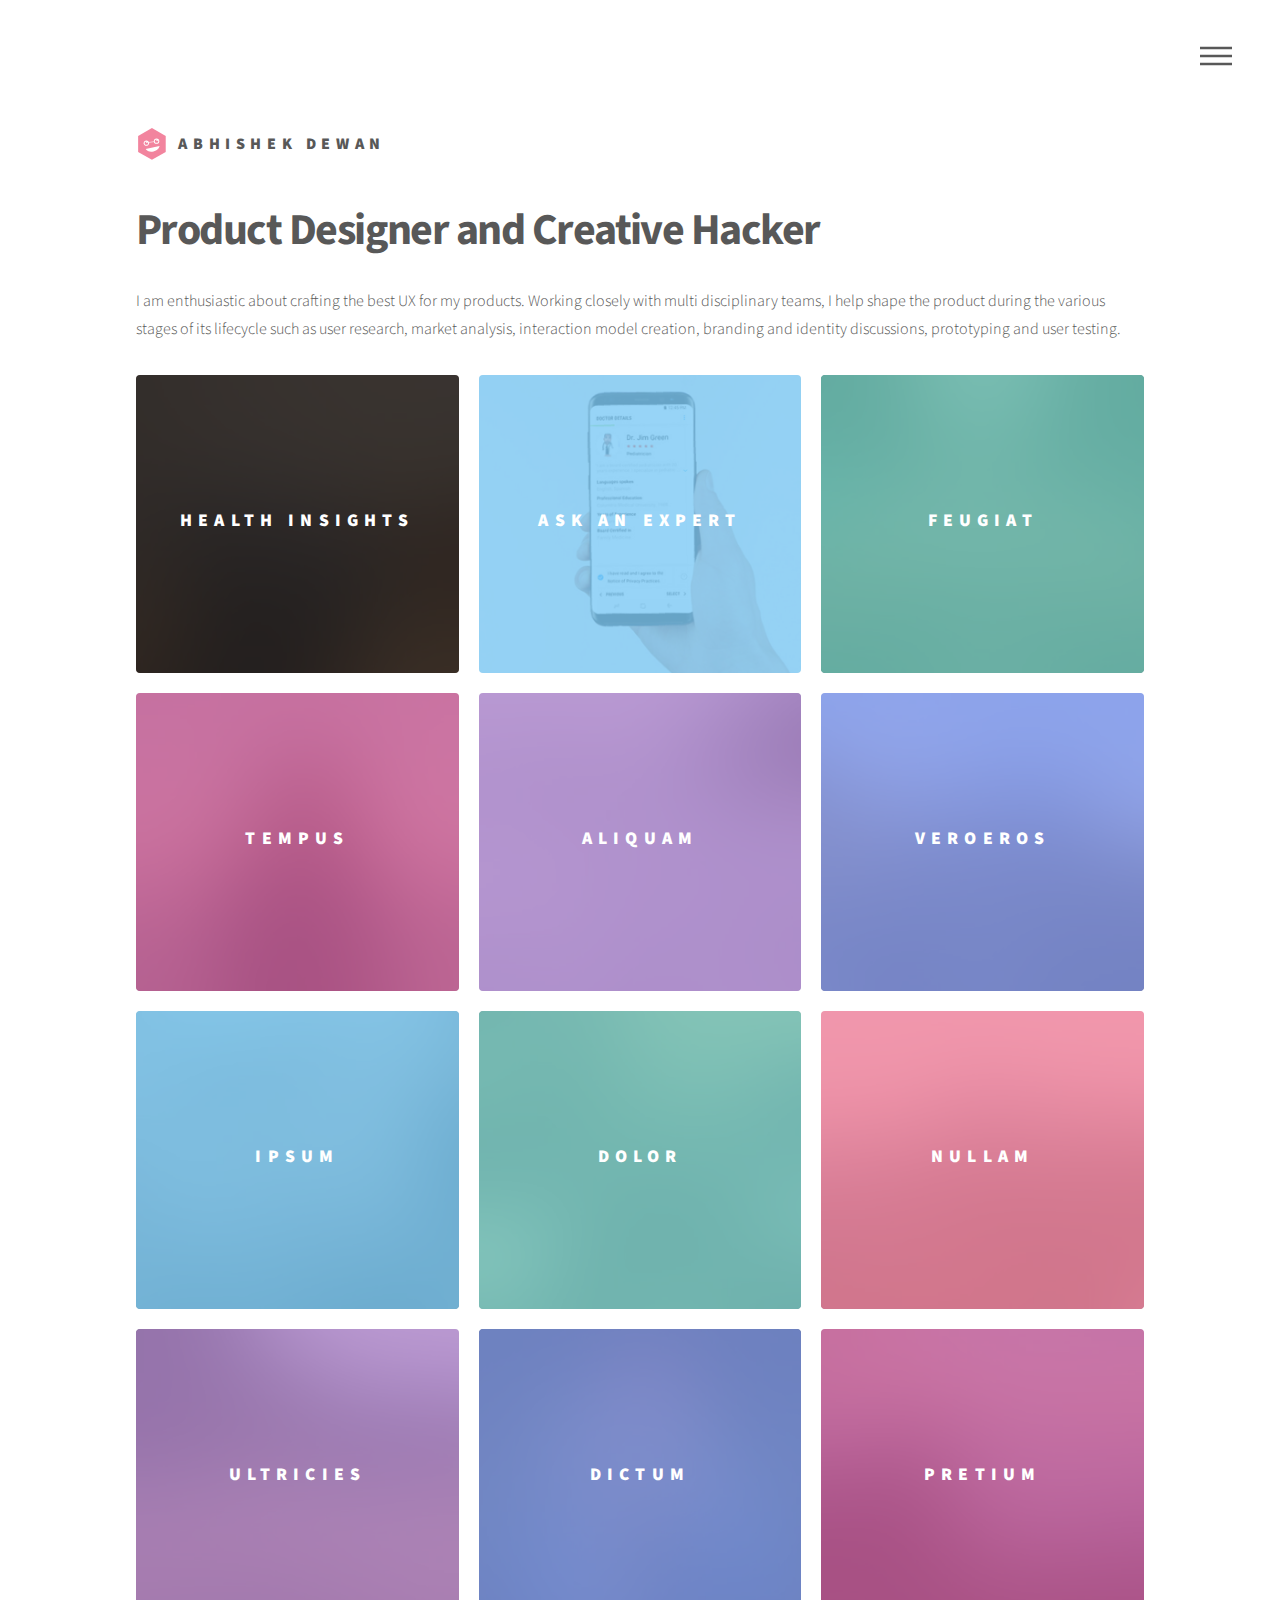
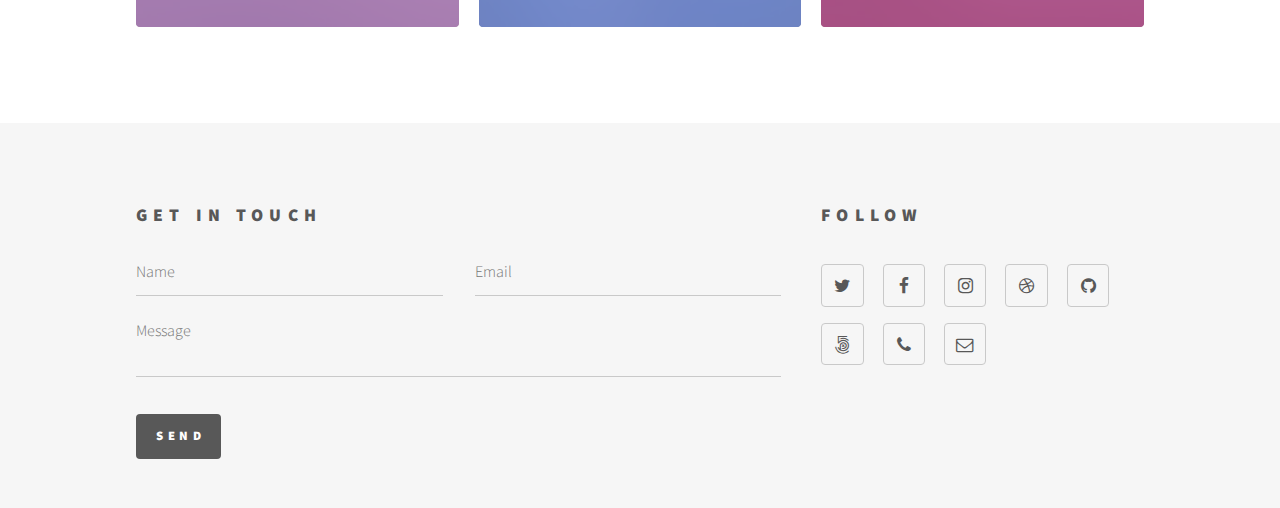
==== index.html @ d4cbbe11 "Update skills sections with image. Testing out resolution" ====
<!DOCTYPE HTML>
<!--
	Phantom by HTML5 UP
	html5up.net | @ajlkn
	Free for personal and commercial use under the CCA 3.0 license (html5up.net/license)
-->
<html>
	<head>
		<title>Abhishek Dewan Portfolio</title>
		<meta charset="utf-8" />
		<meta name="viewport" content="width=device-width, initial-scale=1" />
		<!--[if lte IE 8]><script src="assets/js/ie/html5shiv.js"></script><![endif]-->
		<link rel="stylesheet" href="assets/css/main.css" />
		<!--[if lte IE 9]><link rel="stylesheet" href="assets/css/ie9.css" /><![endif]-->
		<!--[if lte IE 8]><link rel="stylesheet" href="assets/css/ie8.css" /><![endif]-->
	</head>
	<body>
		<!-- Wrapper -->
			<div id="wrapper">

				<!-- Header -->
					<header id="header">
						<div class="inner">

							<!-- Logo -->
								<a href="index.html" class="logo">
									<span class="symbol"><img src="images/logo.svg" alt="" /></span><span class="title">Abhishek Dewan</span>
								</a>

							<!-- Nav -->
								<nav>
									<ul>
										<li><a href="#menu">Menu</a></li>
									</ul>
								</nav>

						</div>
					</header>

				<!-- Menu -->
					<nav id="menu">
						<h2>Menu</h2>
						<ul>
							<li><a href="index.html">Home</a></li>
							<li><a href="src/education.html">Work and Education</a></li>
							<li><a href="src/skills.html">Skills</a></li>
							<li><a href="../assets/files/resume.pdf">Resume</a></li>
							<li><a href="src/about.html">About Me</a></li>
						</ul>
					</nav>

				<!-- Main -->
					<div id="main">
						<div class="inner">
							<header>
								<h1><!--[-->Product Designer and Creative Hacker<!--]--><br /></h1>
								<p>I am enthusiastic about crafting the best UX for my products.
									Working closely with multi disciplinary teams, I help shape the product during the various stages of its
									lifecycle such as user research, market analysis, interaction model creation, branding and identity discussions, prototyping
									and user testing.</p>
							</header>
							<section class="tiles">
								<article class="style7">
									<span class="image">
										<img src="images/pic01.jpg" alt="" />
									</span>
									<a href="src/health_insights.html">
										<h2>Health Insights</h2>
										<div class="content">
											<p>Intelligent data analysis based cards for Samsung Health users based on their health related data.</p>
										</div>
									</a>
								</article>
								<article class="style2">
									<span class="image">
										<img src="images/expert.png" alt="" />
									</span>
									<a href="../src/experts.html">
										<h2>Ask an Expert</h2>
										<div class="content">
											<p>Ask medical experts about your conditions right from Samsung Health through audio or video conferencing.</p>
										</div>
									</a>
								</article>
								<article class="style3">
									<span class="image">
										<img src="images/pic03.jpg" alt="" />
									</span>
									<a href="generic.html">
										<h2>Feugiat</h2>
										<div class="content">
											<p>Sed nisl arcu euismod sit amet nisi lorem etiam dolor veroeros et feugiat.</p>
										</div>
									</a>
								</article>
								<article class="style4">
									<span class="image">
										<img src="images/pic04.jpg" alt="" />
									</span>
									<a href="generic.html">
										<h2>Tempus</h2>
										<div class="content">
											<p>Sed nisl arcu euismod sit amet nisi lorem etiam dolor veroeros et feugiat.</p>
										</div>
									</a>
								</article>
								<article class="style5">
									<span class="image">
										<img src="images/pic05.jpg" alt="" />
									</span>
									<a href="generic.html">
										<h2>Aliquam</h2>
										<div class="content">
											<p>Sed nisl arcu euismod sit amet nisi lorem etiam dolor veroeros et feugiat.</p>
										</div>
									</a>
								</article>
								<article class="style6">
									<span class="image">
										<img src="images/pic06.jpg" alt="" />
									</span>
									<a href="generic.html">
										<h2>Veroeros</h2>
										<div class="content">
											<p>Sed nisl arcu euismod sit amet nisi lorem etiam dolor veroeros et feugiat.</p>
										</div>
									</a>
								</article>
								<article class="style2">
									<span class="image">
										<img src="images/pic07.jpg" alt="" />
									</span>
									<a href="generic.html">
										<h2>Ipsum</h2>
										<div class="content">
											<p>Sed nisl arcu euismod sit amet nisi lorem etiam dolor veroeros et feugiat.</p>
										</div>
									</a>
								</article>
								<article class="style3">
									<span class="image">
										<img src="images/pic08.jpg" alt="" />
									</span>
									<a href="generic.html">
										<h2>Dolor</h2>
										<div class="content">
											<p>Sed nisl arcu euismod sit amet nisi lorem etiam dolor veroeros et feugiat.</p>
										</div>
									</a>
								</article>
								<article class="style1">
									<span class="image">
										<img src="images/pic09.jpg" alt="" />
									</span>
									<a href="generic.html">
										<h2>Nullam</h2>
										<div class="content">
											<p>Sed nisl arcu euismod sit amet nisi lorem etiam dolor veroeros et feugiat.</p>
										</div>
									</a>
								</article>
								<article class="style5">
									<span class="image">
										<img src="images/pic10.jpg" alt="" />
									</span>
									<a href="generic.html">
										<h2>Ultricies</h2>
										<div class="content">
											<p>Sed nisl arcu euismod sit amet nisi lorem etiam dolor veroeros et feugiat.</p>
										</div>
									</a>
								</article>
								<article class="style6">
									<span class="image">
										<img src="images/pic11.jpg" alt="" />
									</span>
									<a href="generic.html">
										<h2>Dictum</h2>
										<div class="content">
											<p>Sed nisl arcu euismod sit amet nisi lorem etiam dolor veroeros et feugiat.</p>
										</div>
									</a>
								</article>
								<article class="style4">
									<span class="image">
										<img src="images/pic12.jpg" alt="" />
									</span>
									<a href="generic.html">
										<h2>Pretium</h2>
										<div class="content">
											<p>Sed nisl arcu euismod sit amet nisi lorem etiam dolor veroeros et feugiat.</p>
										</div>
									</a>
								</article>
							</section>
						</div>
					</div>

				<!-- Footer -->
					<footer id="footer">
						<div class="inner">
							<section>
								<h2>Get in touch</h2>
								<form method="post" action="https://www.enformed.io/gm99cw1y">
									<div class="field half first">
										<input type="text" name="name" id="name" placeholder="Name" />
									</div>
									<div class="field half">
										<input type="email" name="email" id="email" placeholder="Email" />
									</div>
									<div class="field">
										<textarea name="message" id="message" placeholder="Message"></textarea>
									</div>
									<ul class="actions">
										<li><input type="submit" value="Send" class="special" /></li>
									</ul>
								</form>
							</section>
							<section>
								<h2>Follow</h2>
								<ul class="icons">
									<li><a href="#" class="icon style2 fa-twitter"><span class="label">Twitter</span></a></li>
									<li><a href="#" class="icon style2 fa-facebook"><span class="label">Facebook</span></a></li>
									<li><a href="#" class="icon style2 fa-instagram"><span class="label">Instagram</span></a></li>
									<li><a href="#" class="icon style2 fa-dribbble"><span class="label">Dribbble</span></a></li>
									<li><a href="#" class="icon style2 fa-github"><span class="label">GitHub</span></a></li>
									<li><a href="#" class="icon style2 fa-500px"><span class="label">500px</span></a></li>
									<li><a href="#" class="icon style2 fa-phone"><span class="label">Phone</span></a></li>
									<li><a href="#" class="icon style2 fa-envelope-o"><span class="label">Email</span></a></li>
								</ul>
							</section>
						</div>
					</footer>

			</div>

		<!-- Scripts -->
			<script src="assets/js/jquery.min.js"></script>
			<script src="assets/js/skel.min.js"></script>
			<script src="assets/js/util.js"></script>
			<!--[if lte IE 8]><script src="assets/js/ie/respond.min.js"></script><![endif]-->
			<script src="assets/js/main.js"></script>

	</body>
</html>
---- assets/css/main.css ----
@import url(font-awesome.min.css);
@import url("https://fonts.googleapis.com/css?family=Source+Sans+Pro:300,700,900");

/*
	Phantom by HTML5 UP
	html5up.net | @ajlkn
	Free for personal and commercial use under the CCA 3.0 license (html5up.net/license)
*/

/* Reset */

	html, body, div, span, applet, object, iframe, h1, h2, h3, h4, h5, h6, p, blockquote, pre, a, abbr, acronym, address, big, cite, code, del, dfn, em, img, ins, kbd, q, s, samp, small, strike, strong, sub, sup, tt, var, b, u, i, center, dl, dt, dd, ol, ul, li, fieldset, form, label, legend, table, caption, tbody, tfoot, thead, tr, th, td, article, aside, canvas, details, embed, figure, figcaption, footer, header, hgroup, menu, nav, output, ruby, section, summary, time, mark, audio, video {
		margin: 0;
		padding: 0;
		border: 0;
		font-size: 100%;
		font: inherit;
		vertical-align: baseline;
	}

	article, aside, details, figcaption, figure, footer, header, hgroup, menu, nav, section {
		display: block;
	}

	body {
		line-height: 1;
	}

	ol, ul {
		list-style: none;
	}

	blockquote, q {
		quotes: none;
	}

	blockquote:before, blockquote:after, q:before, q:after {
		content: '';
		content: none;
	}

	table {
		border-collapse: collapse;
		border-spacing: 0;
	}

	body {
		-webkit-text-size-adjust: none;
	}

/* Box Model */

	*, *:before, *:after {
		-moz-box-sizing: border-box;
		-webkit-box-sizing: border-box;
		box-sizing: border-box;
	}

/* Grid */

	.row {
		border-bottom: solid 1px transparent;
		-moz-box-sizing: border-box;
		-webkit-box-sizing: border-box;
		box-sizing: border-box;
	}

	.row > * {
		float: left;
		-moz-box-sizing: border-box;
		-webkit-box-sizing: border-box;
		box-sizing: border-box;
	}

	.row:after, .row:before {
		content: '';
		display: block;
		clear: both;
		height: 0;
	}

	.row.uniform > * > :first-child {
		margin-top: 0;
	}

	.row.uniform > * > :last-child {
		margin-bottom: 0;
	}

	.row.\30 \25 > * {
		padding: 0 0 0 0em;
	}

	.row.\30 \25 {
		margin: 0 0 -1px 0em;
	}

	.row.uniform.\30 \25 > * {
		padding: 0em 0 0 0em;
	}

	.row.uniform.\30 \25 {
		margin: 0em 0 -1px 0em;
	}

	.row > * {
		padding: 0 0 0 2em;
	}

	.row {
		margin: 0 0 -1px -2em;
	}

	.row.uniform > * {
		padding: 2em 0 0 2em;
	}

	.row.uniform {
		margin: -2em 0 -1px -2em;
	}

	.row.\32 00\25 > * {
		padding: 0 0 0 4em;
	}

	.row.\32 00\25 {
		margin: 0 0 -1px -4em;
	}

	.row.uniform.\32 00\25 > * {
		padding: 4em 0 0 4em;
	}

	.row.uniform.\32 00\25 {
		margin: -4em 0 -1px -4em;
	}

	.row.\31 50\25 > * {
		padding: 0 0 0 3em;
	}

	.row.\31 50\25 {
		margin: 0 0 -1px -3em;
	}

	.row.uniform.\31 50\25 > * {
		padding: 3em 0 0 3em;
	}

	.row.uniform.\31 50\25 {
		margin: -3em 0 -1px -3em;
	}

	.row.\35 0\25 > * {
		padding: 0 0 0 1em;
	}

	.row.\35 0\25 {
		margin: 0 0 -1px -1em;
	}

	.row.uniform.\35 0\25 > * {
		padding: 1em 0 0 1em;
	}

	.row.uniform.\35 0\25 {
		margin: -1em 0 -1px -1em;
	}

	.row.\32 5\25 > * {
		padding: 0 0 0 0.5em;
	}

	.row.\32 5\25 {
		margin: 0 0 -1px -0.5em;
	}

	.row.uniform.\32 5\25 > * {
		padding: 0.5em 0 0 0.5em;
	}

	.row.uniform.\32 5\25 {
		margin: -0.5em 0 -1px -0.5em;
	}

	.\31 2u, .\31 2u\24 {
		width: 100%;
		clear: none;
		margin-left: 0;
	}

	.\31 1u, .\31 1u\24 {
		width: 91.6666666667%;
		clear: none;
		margin-left: 0;
	}

	.\31 0u, .\31 0u\24 {
		width: 83.3333333333%;
		clear: none;
		margin-left: 0;
	}

	.\39 u, .\39 u\24 {
		width: 75%;
		clear: none;
		margin-left: 0;
	}

	.\38 u, .\38 u\24 {
		width: 66.6666666667%;
		clear: none;
		margin-left: 0;
	}

	.\37 u, .\37 u\24 {
		width: 58.3333333333%;
		clear: none;
		margin-left: 0;
	}

	.\36 u, .\36 u\24 {
		width: 50%;
		clear: none;
		margin-left: 0;
	}

	.\35 u, .\35 u\24 {
		width: 41.6666666667%;
		clear: none;
		margin-left: 0;
	}

	.\34 u, .\34 u\24 {
		width: 33.3333333333%;
		clear: none;
		margin-left: 0;
	}

	.\33 u, .\33 u\24 {
		width: 25%;
		clear: none;
		margin-left: 0;
	}

	.\32 u, .\32 u\24 {
		width: 16.6666666667%;
		clear: none;
		margin-left: 0;
	}

	.\31 u, .\31 u\24 {
		width: 8.3333333333%;
		clear: none;
		margin-left: 0;
	}

	.\31 2u\24 + *,
	.\31 1u\24 + *,
	.\31 0u\24 + *,
	.\39 u\24 + *,
	.\38 u\24 + *,
	.\37 u\24 + *,
	.\36 u\24 + *,
	.\35 u\24 + *,
	.\34 u\24 + *,
	.\33 u\24 + *,
	.\32 u\24 + *,
	.\31 u\24 + * {
		clear: left;
	}

	.\-11u {
		margin-left: 91.66667%;
	}

	.\-10u {
		margin-left: 83.33333%;
	}

	.\-9u {
		margin-left: 75%;
	}

	.\-8u {
		margin-left: 66.66667%;
	}

	.\-7u {
		margin-left: 58.33333%;
	}

	.\-6u {
		margin-left: 50%;
	}

	.\-5u {
		margin-left: 41.66667%;
	}

	.\-4u {
		margin-left: 33.33333%;
	}

	.\-3u {
		margin-left: 25%;
	}

	.\-2u {
		margin-left: 16.66667%;
	}

	.\-1u {
		margin-left: 8.33333%;
	}

	@media screen and (max-width: 1680px) {

		.row > * {
			padding: 0 0 0 2em;
		}

		.row {
			margin: 0 0 -1px -2em;
		}

		.row.uniform > * {
			padding: 2em 0 0 2em;
		}

		.row.uniform {
			margin: -2em 0 -1px -2em;
		}

		.row.\32 00\25 > * {
			padding: 0 0 0 4em;
		}

		.row.\32 00\25 {
			margin: 0 0 -1px -4em;
		}

		.row.uniform.\32 00\25 > * {
			padding: 4em 0 0 4em;
		}

		.row.uniform.\32 00\25 {
			margin: -4em 0 -1px -4em;
		}

		.row.\31 50\25 > * {
			padding: 0 0 0 3em;
		}

		.row.\31 50\25 {
			margin: 0 0 -1px -3em;
		}

		.row.uniform.\31 50\25 > * {
			padding: 3em 0 0 3em;
		}

		.row.uniform.\31 50\25 {
			margin: -3em 0 -1px -3em;
		}

		.row.\35 0\25 > * {
			padding: 0 0 0 1em;
		}

		.row.\35 0\25 {
			margin: 0 0 -1px -1em;
		}

		.row.uniform.\35 0\25 > * {
			padding: 1em 0 0 1em;
		}

		.row.uniform.\35 0\25 {
			margin: -1em 0 -1px -1em;
		}

		.row.\32 5\25 > * {
			padding: 0 0 0 0.5em;
		}

		.row.\32 5\25 {
			margin: 0 0 -1px -0.5em;
		}

		.row.uniform.\32 5\25 > * {
			padding: 0.5em 0 0 0.5em;
		}

		.row.uniform.\32 5\25 {
			margin: -0.5em 0 -1px -0.5em;
		}

		.\31 2u\28xlarge\29, .\31 2u\24\28xlarge\29 {
			width: 100%;
			clear: none;
			margin-left: 0;
		}

		.\31 1u\28xlarge\29, .\31 1u\24\28xlarge\29 {
			width: 91.6666666667%;
			clear: none;
			margin-left: 0;
		}

		.\31 0u\28xlarge\29, .\31 0u\24\28xlarge\29 {
			width: 83.3333333333%;
			clear: none;
			margin-left: 0;
		}

		.\39 u\28xlarge\29, .\39 u\24\28xlarge\29 {
			width: 75%;
			clear: none;
			margin-left: 0;
		}

		.\38 u\28xlarge\29, .\38 u\24\28xlarge\29 {
			width: 66.6666666667%;
			clear: none;
			margin-left: 0;
		}

		.\37 u\28xlarge\29, .\37 u\24\28xlarge\29 {
			width: 58.3333333333%;
			clear: none;
			margin-left: 0;
		}

		.\36 u\28xlarge\29, .\36 u\24\28xlarge\29 {
			width: 50%;
			clear: none;
			margin-left: 0;
		}

		.\35 u\28xlarge\29, .\35 u\24\28xlarge\29 {
			width: 41.6666666667%;
			clear: none;
			margin-left: 0;
		}

		.\34 u\28xlarge\29, .\34 u\24\28xlarge\29 {
			width: 33.3333333333%;
			clear: none;
			margin-left: 0;
		}

		.\33 u\28xlarge\29, .\33 u\24\28xlarge\29 {
			width: 25%;
			clear: none;
			margin-left: 0;
		}

		.\32 u\28xlarge\29, .\32 u\24\28xlarge\29 {
			width: 16.6666666667%;
			clear: none;
			margin-left: 0;
		}

		.\31 u\28xlarge\29, .\31 u\24\28xlarge\29 {
			width: 8.3333333333%;
			clear: none;
			margin-left: 0;
		}

		.\31 2u\24\28xlarge\29 + *,
		.\31 1u\24\28xlarge\29 + *,
		.\31 0u\24\28xlarge\29 + *,
		.\39 u\24\28xlarge\29 + *,
		.\38 u\24\28xlarge\29 + *,
		.\37 u\24\28xlarge\29 + *,
		.\36 u\24\28xlarge\29 + *,
		.\35 u\24\28xlarge\29 + *,
		.\34 u\24\28xlarge\29 + *,
		.\33 u\24\28xlarge\29 + *,
		.\32 u\24\28xlarge\29 + *,
		.\31 u\24\28xlarge\29 + * {
			clear: left;
		}

		.\-11u\28xlarge\29 {
			margin-left: 91.66667%;
		}

		.\-10u\28xlarge\29 {
			margin-left: 83.33333%;
		}

		.\-9u\28xlarge\29 {
			margin-left: 75%;
		}

		.\-8u\28xlarge\29 {
			margin-left: 66.66667%;
		}

		.\-7u\28xlarge\29 {
			margin-left: 58.33333%;
		}

		.\-6u\28xlarge\29 {
			margin-left: 50%;
		}

		.\-5u\28xlarge\29 {
			margin-left: 41.66667%;
		}

		.\-4u\28xlarge\29 {
			margin-left: 33.33333%;
		}

		.\-3u\28xlarge\29 {
			margin-left: 25%;
		}

		.\-2u\28xlarge\29 {
			margin-left: 16.66667%;
		}

		.\-1u\28xlarge\29 {
			margin-left: 8.33333%;
		}

	}

	@media screen and (max-width: 1280px) {

		.row > * {
			padding: 0 0 0 2em;
		}

		.row {
			margin: 0 0 -1px -2em;
		}

		.row.uniform > * {
			padding: 2em 0 0 2em;
		}

		.row.uniform {
			margin: -2em 0 -1px -2em;
		}

		.row.\32 00\25 > * {
			padding: 0 0 0 4em;
		}

		.row.\32 00\25 {
			margin: 0 0 -1px -4em;
		}

		.row.uniform.\32 00\25 > * {
			padding: 4em 0 0 4em;
		}

		.row.uniform.\32 00\25 {
			margin: -4em 0 -1px -4em;
		}

		.row.\31 50\25 > * {
			padding: 0 0 0 3em;
		}

		.row.\31 50\25 {
			margin: 0 0 -1px -3em;
		}

		.row.uniform.\31 50\25 > * {
			padding: 3em 0 0 3em;
		}

		.row.uniform.\31 50\25 {
			margin: -3em 0 -1px -3em;
		}

		.row.\35 0\25 > * {
			padding: 0 0 0 1em;
		}

		.row.\35 0\25 {
			margin: 0 0 -1px -1em;
		}

		.row.uniform.\35 0\25 > * {
			padding: 1em 0 0 1em;
		}

		.row.uniform.\35 0\25 {
			margin: -1em 0 -1px -1em;
		}

		.row.\32 5\25 > * {
			padding: 0 0 0 0.5em;
		}

		.row.\32 5\25 {
			margin: 0 0 -1px -0.5em;
		}

		.row.uniform.\32 5\25 > * {
			padding: 0.5em 0 0 0.5em;
		}

		.row.uniform.\32 5\25 {
			margin: -0.5em 0 -1px -0.5em;
		}

		.\31 2u\28large\29, .\31 2u\24\28large\29 {
			width: 100%;
			clear: none;
			margin-left: 0;
		}

		.\31 1u\28large\29, .\31 1u\24\28large\29 {
			width: 91.6666666667%;
			clear: none;
			margin-left: 0;
		}

		.\31 0u\28large\29, .\31 0u\24\28large\29 {
			width: 83.3333333333%;
			clear: none;
			margin-left: 0;
		}

		.\39 u\28large\29, .\39 u\24\28large\29 {
			width: 75%;
			clear: none;
			margin-left: 0;
		}

		.\38 u\28large\29, .\38 u\24\28large\29 {
			width: 66.6666666667%;
			clear: none;
			margin-left: 0;
		}

		.\37 u\28large\29, .\37 u\24\28large\29 {
			width: 58.3333333333%;
			clear: none;
			margin-left: 0;
		}

		.\36 u\28large\29, .\36 u\24\28large\29 {
			width: 50%;
			clear: none;
			margin-left: 0;
		}

		.\35 u\28large\29, .\35 u\24\28large\29 {
			width: 41.6666666667%;
			clear: none;
			margin-left: 0;
		}

		.\34 u\28large\29, .\34 u\24\28large\29 {
			width: 33.3333333333%;
			clear: none;
			margin-left: 0;
		}

		.\33 u\28large\29, .\33 u\24\28large\29 {
			width: 25%;
			clear: none;
			margin-left: 0;
		}

		.\32 u\28large\29, .\32 u\24\28large\29 {
			width: 16.6666666667%;
			clear: none;
			margin-left: 0;
		}

		.\31 u\28large\29, .\31 u\24\28large\29 {
			width: 8.3333333333%;
			clear: none;
			margin-left: 0;
		}

		.\31 2u\24\28large\29 + *,
		.\31 1u\24\28large\29 + *,
		.\31 0u\24\28large\29 + *,
		.\39 u\24\28large\29 + *,
		.\38 u\24\28large\29 + *,
		.\37 u\24\28large\29 + *,
		.\36 u\24\28large\29 + *,
		.\35 u\24\28large\29 + *,
		.\34 u\24\28large\29 + *,
		.\33 u\24\28large\29 + *,
		.\32 u\24\28large\29 + *,
		.\31 u\24\28large\29 + * {
			clear: left;
		}

		.\-11u\28large\29 {
			margin-left: 91.66667%;
		}

		.\-10u\28large\29 {
			margin-left: 83.33333%;
		}

		.\-9u\28large\29 {
			margin-left: 75%;
		}

		.\-8u\28large\29 {
			margin-left: 66.66667%;
		}

		.\-7u\28large\29 {
			margin-left: 58.33333%;
		}

		.\-6u\28large\29 {
			margin-left: 50%;
		}

		.\-5u\28large\29 {
			margin-left: 41.66667%;
		}

		.\-4u\28large\29 {
			margin-left: 33.33333%;
		}

		.\-3u\28large\29 {
			margin-left: 25%;
		}

		.\-2u\28large\29 {
			margin-left: 16.66667%;
		}

		.\-1u\28large\29 {
			margin-left: 8.33333%;
		}

	}

	@media screen and (max-width: 980px) {

		.row > * {
			padding: 0 0 0 1.5em;
		}

		.row {
			margin: 0 0 -1px -1.5em;
		}

		.row.uniform > * {
			padding: 1.5em 0 0 1.5em;
		}

		.row.uniform {
			margin: -1.5em 0 -1px -1.5em;
		}

		.row.\32 00\25 > * {
			padding: 0 0 0 3em;
		}

		.row.\32 00\25 {
			margin: 0 0 -1px -3em;
		}

		.row.uniform.\32 00\25 > * {
			padding: 3em 0 0 3em;
		}

		.row.uniform.\32 00\25 {
			margin: -3em 0 -1px -3em;
		}

		.row.\31 50\25 > * {
			padding: 0 0 0 2.25em;
		}

		.row.\31 50\25 {
			margin: 0 0 -1px -2.25em;
		}

		.row.uniform.\31 50\25 > * {
			padding: 2.25em 0 0 2.25em;
		}

		.row.uniform.\31 50\25 {
			margin: -2.25em 0 -1px -2.25em;
		}

		.row.\35 0\25 > * {
			padding: 0 0 0 0.75em;
		}

		.row.\35 0\25 {
			margin: 0 0 -1px -0.75em;
		}

		.row.uniform.\35 0\25 > * {
			padding: 0.75em 0 0 0.75em;
		}

		.row.uniform.\35 0\25 {
			margin: -0.75em 0 -1px -0.75em;
		}

		.row.\32 5\25 > * {
			padding: 0 0 0 0.375em;
		}

		.row.\32 5\25 {
			margin: 0 0 -1px -0.375em;
		}

		.row.uniform.\32 5\25 > * {
			padding: 0.375em 0 0 0.375em;
		}

		.row.uniform.\32 5\25 {
			margin: -0.375em 0 -1px -0.375em;
		}

		.\31 2u\28medium\29, .\31 2u\24\28medium\29 {
			width: 100%;
			clear: none;
			margin-left: 0;
		}

		.\31 1u\28medium\29, .\31 1u\24\28medium\29 {
			width: 91.6666666667%;
			clear: none;
			margin-left: 0;
		}

		.\31 0u\28medium\29, .\31 0u\24\28medium\29 {
			width: 83.3333333333%;
			clear: none;
			margin-left: 0;
		}

		.\39 u\28medium\29, .\39 u\24\28medium\29 {
			width: 75%;
			clear: none;
			margin-left: 0;
		}

		.\38 u\28medium\29, .\38 u\24\28medium\29 {
			width: 66.6666666667%;
			clear: none;
			margin-left: 0;
		}

		.\37 u\28medium\29, .\37 u\24\28medium\29 {
			width: 58.3333333333%;
			clear: none;
			margin-left: 0;
		}

		.\36 u\28medium\29, .\36 u\24\28medium\29 {
			width: 50%;
			clear: none;
			margin-left: 0;
		}

		.\35 u\28medium\29, .\35 u\24\28medium\29 {
			width: 41.6666666667%;
			clear: none;
			margin-left: 0;
		}

		.\34 u\28medium\29, .\34 u\24\28medium\29 {
			width: 33.3333333333%;
			clear: none;
			margin-left: 0;
		}

		.\33 u\28medium\29, .\33 u\24\28medium\29 {
			width: 25%;
			clear: none;
			margin-left: 0;
		}

		.\32 u\28medium\29, .\32 u\24\28medium\29 {
			width: 16.6666666667%;
			clear: none;
			margin-left: 0;
		}

		.\31 u\28medium\29, .\31 u\24\28medium\29 {
			width: 8.3333333333%;
			clear: none;
			margin-left: 0;
		}

		.\31 2u\24\28medium\29 + *,
		.\31 1u\24\28medium\29 + *,
		.\31 0u\24\28medium\29 + *,
		.\39 u\24\28medium\29 + *,
		.\38 u\24\28medium\29 + *,
		.\37 u\24\28medium\29 + *,
		.\36 u\24\28medium\29 + *,
		.\35 u\24\28medium\29 + *,
		.\34 u\24\28medium\29 + *,
		.\33 u\24\28medium\29 + *,
		.\32 u\24\28medium\29 + *,
		.\31 u\24\28medium\29 + * {
			clear: left;
		}

		.\-11u\28medium\29 {
			margin-left: 91.66667%;
		}

		.\-10u\28medium\29 {
			margin-left: 83.33333%;
		}

		.\-9u\28medium\29 {
			margin-left: 75%;
		}

		.\-8u\28medium\29 {
			margin-left: 66.66667%;
		}

		.\-7u\28medium\29 {
			margin-left: 58.33333%;
		}

		.\-6u\28medium\29 {
			margin-left: 50%;
		}

		.\-5u\28medium\29 {
			margin-left: 41.66667%;
		}

		.\-4u\28medium\29 {
			margin-left: 33.33333%;
		}

		.\-3u\28medium\29 {
			margin-left: 25%;
		}

		.\-2u\28medium\29 {
			margin-left: 16.66667%;
		}

		.\-1u\28medium\29 {
			margin-left: 8.33333%;
		}

	}

	@media screen and (max-width: 736px) {

		.row > * {
			padding: 0 0 0 1em;
		}

		.row {
			margin: 0 0 -1px -1em;
		}

		.row.uniform > * {
			padding: 1em 0 0 1em;
		}

		.row.uniform {
			margin: -1em 0 -1px -1em;
		}

		.row.\32 00\25 > * {
			padding: 0 0 0 2em;
		}

		.row.\32 00\25 {
			margin: 0 0 -1px -2em;
		}

		.row.uniform.\32 00\25 > * {
			padding: 2em 0 0 2em;
		}

		.row.uniform.\32 00\25 {
			margin: -2em 0 -1px -2em;
		}

		.row.\31 50\25 > * {
			padding: 0 0 0 1.5em;
		}

		.row.\31 50\25 {
			margin: 0 0 -1px -1.5em;
		}

		.row.uniform.\31 50\25 > * {
			padding: 1.5em 0 0 1.5em;
		}

		.row.uniform.\31 50\25 {
			margin: -1.5em 0 -1px -1.5em;
		}

		.row.\35 0\25 > * {
			padding: 0 0 0 0.5em;
		}

		.row.\35 0\25 {
			margin: 0 0 -1px -0.5em;
		}

		.row.uniform.\35 0\25 > * {
			padding: 0.5em 0 0 0.5em;
		}

		.row.uniform.\35 0\25 {
			margin: -0.5em 0 -1px -0.5em;
		}

		.row.\32 5\25 > * {
			padding: 0 0 0 0.25em;
		}

		.row.\32 5\25 {
			margin: 0 0 -1px -0.25em;
		}

		.row.uniform.\32 5\25 > * {
			padding: 0.25em 0 0 0.25em;
		}

		.row.uniform.\32 5\25 {
			margin: -0.25em 0 -1px -0.25em;
		}

		.\31 2u\28small\29, .\31 2u\24\28small\29 {
			width: 100%;
			clear: none;
			margin-left: 0;
		}

		.\31 1u\28small\29, .\31 1u\24\28small\29 {
			width: 91.6666666667%;
			clear: none;
			margin-left: 0;
		}

		.\31 0u\28small\29, .\31 0u\24\28small\29 {
			width: 83.3333333333%;
			clear: none;
			margin-left: 0;
		}

		.\39 u\28small\29, .\39 u\24\28small\29 {
			width: 75%;
			clear: none;
			margin-left: 0;
		}

		.\38 u\28small\29, .\38 u\24\28small\29 {
			width: 66.6666666667%;
			clear: none;
			margin-left: 0;
		}

		.\37 u\28small\29, .\37 u\24\28small\29 {
			width: 58.3333333333%;
			clear: none;
			margin-left: 0;
		}

		.\36 u\28small\29, .\36 u\24\28small\29 {
			width: 50%;
			clear: none;
			margin-left: 0;
		}

		.\35 u\28small\29, .\35 u\24\28small\29 {
			width: 41.6666666667%;
			clear: none;
			margin-left: 0;
		}

		.\34 u\28small\29, .\34 u\24\28small\29 {
			width: 33.3333333333%;
			clear: none;
			margin-left: 0;
		}

		.\33 u\28small\29, .\33 u\24\28small\29 {
			width: 25%;
			clear: none;
			margin-left: 0;
		}

		.\32 u\28small\29, .\32 u\24\28small\29 {
			width: 16.6666666667%;
			clear: none;
			margin-left: 0;
		}

		.\31 u\28small\29, .\31 u\24\28small\29 {
			width: 8.3333333333%;
			clear: none;
			margin-left: 0;
		}

		.\31 2u\24\28small\29 + *,
		.\31 1u\24\28small\29 + *,
		.\31 0u\24\28small\29 + *,
		.\39 u\24\28small\29 + *,
		.\38 u\24\28small\29 + *,
		.\37 u\24\28small\29 + *,
		.\36 u\24\28small\29 + *,
		.\35 u\24\28small\29 + *,
		.\34 u\24\28small\29 + *,
		.\33 u\24\28small\29 + *,
		.\32 u\24\28small\29 + *,
		.\31 u\24\28small\29 + * {
			clear: left;
		}

		.\-11u\28small\29 {
			margin-left: 91.66667%;
		}

		.\-10u\28small\29 {
			margin-left: 83.33333%;
		}

		.\-9u\28small\29 {
			margin-left: 75%;
		}

		.\-8u\28small\29 {
			margin-left: 66.66667%;
		}

		.\-7u\28small\29 {
			margin-left: 58.33333%;
		}

		.\-6u\28small\29 {
			margin-left: 50%;
		}

		.\-5u\28small\29 {
			margin-left: 41.66667%;
		}

		.\-4u\28small\29 {
			margin-left: 33.33333%;
		}

		.\-3u\28small\29 {
			margin-left: 25%;
		}

		.\-2u\28small\29 {
			margin-left: 16.66667%;
		}

		.\-1u\28small\29 {
			margin-left: 8.33333%;
		}

	}

	@media screen and (max-width: 480px) {

		.row > * {
			padding: 0 0 0 1em;
		}

		.row {
			margin: 0 0 -1px -1em;
		}

		.row.uniform > * {
			padding: 1em 0 0 1em;
		}

		.row.uniform {
			margin: -1em 0 -1px -1em;
		}

		.row.\32 00\25 > * {
			padding: 0 0 0 2em;
		}

		.row.\32 00\25 {
			margin: 0 0 -1px -2em;
		}

		.row.uniform.\32 00\25 > * {
			padding: 2em 0 0 2em;
		}

		.row.uniform.\32 00\25 {
			margin: -2em 0 -1px -2em;
		}

		.row.\31 50\25 > * {
			padding: 0 0 0 1.5em;
		}

		.row.\31 50\25 {
			margin: 0 0 -1px -1.5em;
		}

		.row.uniform.\31 50\25 > * {
			padding: 1.5em 0 0 1.5em;
		}

		.row.uniform.\31 50\25 {
			margin: -1.5em 0 -1px -1.5em;
		}

		.row.\35 0\25 > * {
			padding: 0 0 0 0.5em;
		}

		.row.\35 0\25 {
			margin: 0 0 -1px -0.5em;
		}

		.row.uniform.\35 0\25 > * {
			padding: 0.5em 0 0 0.5em;
		}

		.row.uniform.\35 0\25 {
			margin: -0.5em 0 -1px -0.5em;
		}

		.row.\32 5\25 > * {
			padding: 0 0 0 0.25em;
		}

		.row.\32 5\25 {
			margin: 0 0 -1px -0.25em;
		}

		.row.uniform.\32 5\25 > * {
			padding: 0.25em 0 0 0.25em;
		}

		.row.uniform.\32 5\25 {
			margin: -0.25em 0 -1px -0.25em;
		}

		.\31 2u\28xsmall\29, .\31 2u\24\28xsmall\29 {
			width: 100%;
			clear: none;
			margin-left: 0;
		}

		.\31 1u\28xsmall\29, .\31 1u\24\28xsmall\29 {
			width: 91.6666666667%;
			clear: none;
			margin-left: 0;
		}

		.\31 0u\28xsmall\29, .\31 0u\24\28xsmall\29 {
			width: 83.3333333333%;
			clear: none;
			margin-left: 0;
		}

		.\39 u\28xsmall\29, .\39 u\24\28xsmall\29 {
			width: 75%;
			clear: none;
			margin-left: 0;
		}

		.\38 u\28xsmall\29, .\38 u\24\28xsmall\29 {
			width: 66.6666666667%;
			clear: none;
			margin-left: 0;
		}

		.\37 u\28xsmall\29, .\37 u\24\28xsmall\29 {
			width: 58.3333333333%;
			clear: none;
			margin-left: 0;
		}

		.\36 u\28xsmall\29, .\36 u\24\28xsmall\29 {
			width: 50%;
			clear: none;
			margin-left: 0;
		}

		.\35 u\28xsmall\29, .\35 u\24\28xsmall\29 {
			width: 41.6666666667%;
			clear: none;
			margin-left: 0;
		}

		.\34 u\28xsmall\29, .\34 u\24\28xsmall\29 {
			width: 33.3333333333%;
			clear: none;
			margin-left: 0;
		}

		.\33 u\28xsmall\29, .\33 u\24\28xsmall\29 {
			width: 25%;
			clear: none;
			margin-left: 0;
		}

		.\32 u\28xsmall\29, .\32 u\24\28xsmall\29 {
			width: 16.6666666667%;
			clear: none;
			margin-left: 0;
		}

		.\31 u\28xsmall\29, .\31 u\24\28xsmall\29 {
			width: 8.3333333333%;
			clear: none;
			margin-left: 0;
		}

		.\31 2u\24\28xsmall\29 + *,
		.\31 1u\24\28xsmall\29 + *,
		.\31 0u\24\28xsmall\29 + *,
		.\39 u\24\28xsmall\29 + *,
		.\38 u\24\28xsmall\29 + *,
		.\37 u\24\28xsmall\29 + *,
		.\36 u\24\28xsmall\29 + *,
		.\35 u\24\28xsmall\29 + *,
		.\34 u\24\28xsmall\29 + *,
		.\33 u\24\28xsmall\29 + *,
		.\32 u\24\28xsmall\29 + *,
		.\31 u\24\28xsmall\29 + * {
			clear: left;
		}

		.\-11u\28xsmall\29 {
			margin-left: 91.66667%;
		}

		.\-10u\28xsmall\29 {
			margin-left: 83.33333%;
		}

		.\-9u\28xsmall\29 {
			margin-left: 75%;
		}

		.\-8u\28xsmall\29 {
			margin-left: 66.66667%;
		}

		.\-7u\28xsmall\29 {
			margin-left: 58.33333%;
		}

		.\-6u\28xsmall\29 {
			margin-left: 50%;
		}

		.\-5u\28xsmall\29 {
			margin-left: 41.66667%;
		}

		.\-4u\28xsmall\29 {
			margin-left: 33.33333%;
		}

		.\-3u\28xsmall\29 {
			margin-left: 25%;
		}

		.\-2u\28xsmall\29 {
			margin-left: 16.66667%;
		}

		.\-1u\28xsmall\29 {
			margin-left: 8.33333%;
		}

	}

	@media screen and (max-width: 360px) {

		.row > * {
			padding: 0 0 0 1em;
		}

		.row {
			margin: 0 0 -1px -1em;
		}

		.row.uniform > * {
			padding: 1em 0 0 1em;
		}

		.row.uniform {
			margin: -1em 0 -1px -1em;
		}

		.row.\32 00\25 > * {
			padding: 0 0 0 2em;
		}

		.row.\32 00\25 {
			margin: 0 0 -1px -2em;
		}

		.row.uniform.\32 00\25 > * {
			padding: 2em 0 0 2em;
		}

		.row.uniform.\32 00\25 {
			margin: -2em 0 -1px -2em;
		}

		.row.\31 50\25 > * {
			padding: 0 0 0 1.5em;
		}

		.row.\31 50\25 {
			margin: 0 0 -1px -1.5em;
		}

		.row.uniform.\31 50\25 > * {
			padding: 1.5em 0 0 1.5em;
		}

		.row.uniform.\31 50\25 {
			margin: -1.5em 0 -1px -1.5em;
		}

		.row.\35 0\25 > * {
			padding: 0 0 0 0.5em;
		}

		.row.\35 0\25 {
			margin: 0 0 -1px -0.5em;
		}

		.row.uniform.\35 0\25 > * {
			padding: 0.5em 0 0 0.5em;
		}

		.row.uniform.\35 0\25 {
			margin: -0.5em 0 -1px -0.5em;
		}

		.row.\32 5\25 > * {
			padding: 0 0 0 0.25em;
		}

		.row.\32 5\25 {
			margin: 0 0 -1px -0.25em;
		}

		.row.uniform.\32 5\25 > * {
			padding: 0.25em 0 0 0.25em;
		}

		.row.uniform.\32 5\25 {
			margin: -0.25em 0 -1px -0.25em;
		}

		.\31 2u\28xxsmall\29, .\31 2u\24\28xxsmall\29 {
			width: 100%;
			clear: none;
			margin-left: 0;
		}

		.\31 1u\28xxsmall\29, .\31 1u\24\28xxsmall\29 {
			width: 91.6666666667%;
			clear: none;
			margin-left: 0;
		}

		.\31 0u\28xxsmall\29, .\31 0u\24\28xxsmall\29 {
			width: 83.3333333333%;
			clear: none;
			margin-left: 0;
		}

		.\39 u\28xxsmall\29, .\39 u\24\28xxsmall\29 {
			width: 75%;
			clear: none;
			margin-left: 0;
		}

		.\38 u\28xxsmall\29, .\38 u\24\28xxsmall\29 {
			width: 66.6666666667%;
			clear: none;
			margin-left: 0;
		}

		.\37 u\28xxsmall\29, .\37 u\24\28xxsmall\29 {
			width: 58.3333333333%;
			clear: none;
			margin-left: 0;
		}

		.\36 u\28xxsmall\29, .\36 u\24\28xxsmall\29 {
			width: 50%;
			clear: none;
			margin-left: 0;
		}

		.\35 u\28xxsmall\29, .\35 u\24\28xxsmall\29 {
			width: 41.6666666667%;
			clear: none;
			margin-left: 0;
		}

		.\34 u\28xxsmall\29, .\34 u\24\28xxsmall\29 {
			width: 33.3333333333%;
			clear: none;
			margin-left: 0;
		}

		.\33 u\28xxsmall\29, .\33 u\24\28xxsmall\29 {
			width: 25%;
			clear: none;
			margin-left: 0;
		}

		.\32 u\28xxsmall\29, .\32 u\24\28xxsmall\29 {
			width: 16.6666666667%;
			clear: none;
			margin-left: 0;
		}

		.\31 u\28xxsmall\29, .\31 u\24\28xxsmall\29 {
			width: 8.3333333333%;
			clear: none;
			margin-left: 0;
		}

		.\31 2u\24\28xxsmall\29 + *,
		.\31 1u\24\28xxsmall\29 + *,
		.\31 0u\24\28xxsmall\29 + *,
		.\39 u\24\28xxsmall\29 + *,
		.\38 u\24\28xxsmall\29 + *,
		.\37 u\24\28xxsmall\29 + *,
		.\36 u\24\28xxsmall\29 + *,
		.\35 u\24\28xxsmall\29 + *,
		.\34 u\24\28xxsmall\29 + *,
		.\33 u\24\28xxsmall\29 + *,
		.\32 u\24\28xxsmall\29 + *,
		.\31 u\24\28xxsmall\29 + * {
			clear: left;
		}

		.\-11u\28xxsmall\29 {
			margin-left: 91.66667%;
		}

		.\-10u\28xxsmall\29 {
			margin-left: 83.33333%;
		}

		.\-9u\28xxsmall\29 {
			margin-left: 75%;
		}

		.\-8u\28xxsmall\29 {
			margin-left: 66.66667%;
		}

		.\-7u\28xxsmall\29 {
			margin-left: 58.33333%;
		}

		.\-6u\28xxsmall\29 {
			margin-left: 50%;
		}

		.\-5u\28xxsmall\29 {
			margin-left: 41.66667%;
		}

		.\-4u\28xxsmall\29 {
			margin-left: 33.33333%;
		}

		.\-3u\28xxsmall\29 {
			margin-left: 25%;
		}

		.\-2u\28xxsmall\29 {
			margin-left: 16.66667%;
		}

		.\-1u\28xxsmall\29 {
			margin-left: 8.33333%;
		}

	}

/* Basic */

	@-ms-viewport {
		width: device-width;
	}

	body {
		-ms-overflow-style: scrollbar;
	}

	@media screen and (max-width: 480px) {

		html, body {
			min-width: 320px;
		}

	}

	body {
		background: #ffffff;
	}

		body.is-loading *, body.is-loading *:before, body.is-loading *:after {
			-moz-animation: none !important;
			-webkit-animation: none !important;
			-ms-animation: none !important;
			animation: none !important;
			-moz-transition: none !important;
			-webkit-transition: none !important;
			-ms-transition: none !important;
			transition: none !important;
		}

/* Type */

	body, input, select, textarea {
		color: #585858;
		font-family: "Source Sans Pro", Helvetica, sans-serif;
		font-size: 16pt;
		font-weight: 300;
		line-height: 1.75;
	}

		@media screen and (max-width: 1680px) {

			body, input, select, textarea {
				font-size: 14pt;
			}

		}

		@media screen and (max-width: 1280px) {

			body, input, select, textarea {
				font-size: 12pt;
			}

		}

	a {
		-moz-transition: border-bottom-color 0.2s ease, color 0.2s ease;
		-webkit-transition: border-bottom-color 0.2s ease, color 0.2s ease;
		-ms-transition: border-bottom-color 0.2s ease, color 0.2s ease;
		transition: border-bottom-color 0.2s ease, color 0.2s ease;
		text-decoration: none;
		color: #585858;
		border-bottom: dotted 1px rgba(88, 88, 88, 0.5);
	}

		a:hover {
			border-bottom-color: transparent;
			color: #f2849e !important;
		}

	strong, b {
		font-weight: 900;
	}

	em, i {
		font-style: italic;
	}

	p {
		margin: 0 0 2em 0;
	}

	.about{
		margin: 2em 0 2em 0;
	}

	h1 {
		font-size: 2.75em;
		font-weight: 700;
		line-height: 1.3;
		margin: 0 0 1em 0;
		letter-spacing: -0.035em;
	}

		h1 a {
			color: inherit;
		}

		@media screen and (max-width: 736px) {

			h1 {
				font-size: 2em;
				margin: 0 0 1em 0;
			}

		}

		@media screen and (max-width: 360px) {

			h1 {
				font-size: 1.75em;
			}

		}

	h2, h3, h4, h5, h6 {
		font-weight: 900;
		line-height: 1.5;
		margin: 0 0 2em 0;
		text-transform: uppercase;
		letter-spacing: 0.35em;
	}

	.education-title{
		margin: 0 0 0.7em 0;
	}

	.education-subtitle{
		margin: 0 0 0.7em 0;
	}

		h2 a, h3 a, h4 a, h5 a, h6 a {
			color: inherit;
		}

	h2 {
		font-size: 1.1em;
	}

	h3 {
		font-size: 1em;
	}

	h4 {
		font-size: 0.8em;
	}

	h5 {
		font-size: 0.8em;
	}

	h6 {
		font-size: 0.8em;
	}

	@media screen and (max-width: 980px) {

		h1 br, h2 br, h3 br, h4 br, h5 br, h6 br {
			display: none;
		}

	}

	@media screen and (max-width: 736px) {

		h2 {
			font-size: 1em;
		}

		h3 {
			font-size: 0.8em;
		}

	}

	sub {
		font-size: 0.8em;
		position: relative;
		top: 0.5em;
	}

	sup {
		font-size: 0.8em;
		position: relative;
		top: -0.5em;
	}

	blockquote {
		border-left: solid 4px #c9c9c9;
		font-style: italic;
		margin: 0 0 2em 0;
		padding: 0.5em 0 0.5em 2em;
	}

	code {
		background: rgba(144, 144, 144, 0.075);
		border-radius: 4px;
		border: solid 1px #c9c9c9;
		font-family: "Courier New", monospace;
		font-size: 0.9em;
		margin: 0 0.25em;
		padding: 0.25em 0.65em;
	}

	pre {
		-webkit-overflow-scrolling: touch;
		font-family: "Courier New", monospace;
		font-size: 0.9em;
		margin: 0 0 2em 0;
	}

		pre code {
			display: block;
			line-height: 1.75;
			padding: 1em 1.5em;
			overflow-x: auto;
		}

	hr {
		border: 0;
		border-bottom: solid 1px #c9c9c9;
		margin: 2em 0;
	}

		hr.major {
			margin: 3em 0;
		}

	.align-left {
		text-align: left;
	}

	.align-center {
		text-align: center;
	}

	.align-right {
		text-align: right;
	}

/* Section/Article */

	section.special, article.special {
		text-align: center;
	}

	header p {
		margin-top: -1em;
	}

	@media screen and (max-width: 736px) {

		header p {
			margin-top: 0;
		}

	}

/* Icon */

	.icon {
		text-decoration: none;
		border-bottom: none;
		position: relative;
	}

		.icon:before {
			-moz-osx-font-smoothing: grayscale;
			-webkit-font-smoothing: antialiased;
			font-family: FontAwesome;
			font-style: normal;
			font-weight: normal;
			text-transform: none !important;
		}

		.icon > .label {
			display: none;
		}

		.icon.style2 {
			-moz-transition: background-color 0.2s ease-in-out, color 0.2s ease-in-out, border-color 0.2s ease-in-out;
			-webkit-transition: background-color 0.2s ease-in-out, color 0.2s ease-in-out, border-color 0.2s ease-in-out;
			-ms-transition: background-color 0.2s ease-in-out, color 0.2s ease-in-out, border-color 0.2s ease-in-out;
			transition: background-color 0.2s ease-in-out, color 0.2s ease-in-out, border-color 0.2s ease-in-out;
			background-color: transparent;
			border: solid 1px #c9c9c9;
			border-radius: 4px;
			width: 2.65em;
			height: 2.65em;
			display: inline-block;
			text-align: center;
			line-height: 2.65em;
			color: inherit;
		}

			.icon.style2:before {
				font-size: 1.1em;
			}

			.icon.style2:hover {
				color: #f2849e;
				border-color: #f2849e;
			}

			.icon.style2:active {
				background-color: rgba(242, 132, 158, 0.1);
			}

/* List */

	ol {
		list-style: decimal;
		margin: 0 0 2em 0;
		padding-left: 1.25em;
	}

		ol li {
			padding-left: 0.25em;
		}

	ul {
		list-style: disc;
		margin: 0 0 2em 0;
		padding-left: 1em;
	}

		ul li {
			padding-left: 0.5em;
		}

		ul.alt {
			list-style: none;
			padding-left: 0;
		}

			ul.alt li {
				border-top: solid 1px #c9c9c9;
				padding: 0.5em 0;
			}

				ul.alt li:first-child {
					border-top: 0;
					padding-top: 0;
				}

		ul.icons {
			cursor: default;
			list-style: none;
			padding-left: 0;
			margin: -1em 0 2em -1em;
		}

			ul.icons li {
				display: inline-block;
				padding: 1em 0 0 1em;
			}

		ul.actions {
			cursor: default;
			list-style: none;
			padding-left: 0;
		}

			ul.actions li {
				display: inline-block;
				padding: 0 1em 0 0;
				vertical-align: middle;
			}

				ul.actions li:last-child {
					padding-right: 0;
				}

			ul.actions.small li {
				padding: 0 0.5em 0 0;
			}

			ul.actions.vertical li {
				display: block;
				padding: 1em 0 0 0;
			}

				ul.actions.vertical li:first-child {
					padding-top: 0;
				}

				ul.actions.vertical li > * {
					margin-bottom: 0;
				}

			ul.actions.vertical.small li {
				padding: 0.5em 0 0 0;
			}

				ul.actions.vertical.small li:first-child {
					padding-top: 0;
				}

			ul.actions.fit {
				display: table;
				margin-left: -1em;
				padding: 0;
				table-layout: fixed;
				width: calc(100% + 1em);
			}

				ul.actions.fit li {
					display: table-cell;
					padding: 0 0 0 1em;
				}

					ul.actions.fit li > * {
						margin-bottom: 0;
					}

				ul.actions.fit.small {
					margin-left: -0.5em;
					width: calc(100% + 0.5em);
				}

					ul.actions.fit.small li {
						padding: 0 0 0 0.5em;
					}

			@media screen and (max-width: 480px) {

				ul.actions {
					margin: 0 0 2em 0;
				}

					ul.actions li {
						padding: 1em 0 0 0;
						display: block;
						text-align: center;
						width: 100%;
					}

						ul.actions li:first-child {
							padding-top: 0;
						}

						ul.actions li > * {
							width: 100%;
							margin: 0 !important;
						}

							ul.actions li > *.icon:before {
								margin-left: -2em;
							}

					ul.actions.small li {
						padding: 0.5em 0 0 0;
					}

						ul.actions.small li:first-child {
							padding-top: 0;
						}

			}

	dl {
		margin: 0 0 2em 0;
	}

		dl dt {
			display: block;
			font-weight: 900;
			margin: 0 0 1em 0;
		}

		dl dd {
			margin-left: 2em;
		}

/* Form */

	form {
		margin: -1em 0 2em 0;
	}

		form:after {
			content: '';
			display: block;
			clear: both;
			height: 1px;
		}

		form .field {
			position: relative;
			float: left;
			margin: 0 0 1.3em 0;
			vertical-align: top;
			width: 100%;
		}

		form .half {
			width: calc(50% + 1em) !important;
			padding-left: 2em;
		}

		form .half.first {
			width: calc(50% - 1em) !important;
			padding-left: 0;
		}

		form :last-child {
			margin-bottom: 0;
		}

		form .half:nth-last-child(2) {
			margin-bottom: 0;
		}

		form .actions {
			position: relative;
			clear: both;
			padding-top: 1em;
		}

		@media screen and (max-width: 480px) {

			form .half {
				width: 100% !important;
				padding-left: 0;
			}

			form .half.first {
				width: 100% !important;
				padding-left: 0;
			}

			form .half:nth-last-child(2) {
				margin: 0 0 1.3em 0;
			}

		}

	label {
		display: block;
		font-size: 0.9em;
		font-weight: 900;
		margin: 0 0 1em 0;
	}

	input[type="text"],
	input[type="password"],
	input[type="email"],
	input[type="tel"],
	select,
	textarea {
		-moz-appearance: none;
		-webkit-appearance: none;
		-ms-appearance: none;
		appearance: none;
		background-color: transparent;
		border: none;
		border-radius: 0;
		border-bottom: solid 1px #c9c9c9;
		color: inherit;
		display: block;
		outline: 0;
		padding: 0;
		text-decoration: none;
		width: 100%;
	}

		input[type="text"]:invalid,
		input[type="password"]:invalid,
		input[type="email"]:invalid,
		input[type="tel"]:invalid,
		select:invalid,
		textarea:invalid {
			box-shadow: none;
		}

		input[type="text"]:focus,
		input[type="password"]:focus,
		input[type="email"]:focus,
		input[type="tel"]:focus,
		select:focus,
		textarea:focus {
			border-bottom-color: #f2849e;
			box-shadow: inset 0 -1px 0 0 #f2849e;
		}

	.select-wrapper {
		text-decoration: none;
		display: block;
		position: relative;
	}

		.select-wrapper:before {
			-moz-osx-font-smoothing: grayscale;
			-webkit-font-smoothing: antialiased;
			font-family: FontAwesome;
			font-style: normal;
			font-weight: normal;
			text-transform: none !important;
		}

		.select-wrapper:before {
			color: #c9c9c9;
			content: '\f078';
			display: block;
			height: 3em;
			line-height: 3em;
			pointer-events: none;
			position: absolute;
			right: 0;
			text-align: center;
			top: 0;
			width: 3em;
		}

		.select-wrapper select::-ms-expand {
			display: none;
		}

	input[type="text"],
	input[type="password"],
	input[type="email"],
	select {
		height: 3em;
	}

	textarea {
		padding: 0;
		min-height: 3.75em;
	}

	input[type="checkbox"],
	input[type="radio"] {
		-moz-appearance: none;
		-webkit-appearance: none;
		-ms-appearance: none;
		appearance: none;
		display: block;
		float: left;
		margin-right: -2em;
		opacity: 0;
		width: 1em;
		z-index: -1;
	}

		input[type="checkbox"] + label,
		input[type="radio"] + label {
			text-decoration: none;
			color: #585858;
			cursor: pointer;
			display: inline-block;
			font-size: 1em;
			font-weight: 300;
			padding-left: 2.55em;
			padding-right: 0.75em;
			position: relative;
		}

			input[type="checkbox"] + label:before,
			input[type="radio"] + label:before {
				-moz-osx-font-smoothing: grayscale;
				-webkit-font-smoothing: antialiased;
				font-family: FontAwesome;
				font-style: normal;
				font-weight: normal;
				text-transform: none !important;
			}

			input[type="checkbox"] + label:before,
			input[type="radio"] + label:before {
				border-radius: 4px;
				border: solid 1px #c9c9c9;
				content: '';
				display: inline-block;
				height: 1.8em;
				left: 0;
				line-height: 1.725em;
				position: absolute;
				text-align: center;
				top: 0;
				width: 1.8em;
			}

		input[type="checkbox"]:checked + label:before,
		input[type="radio"]:checked + label:before {
			background: #585858;
			border-color: #585858;
			color: #ffffff;
			content: '\f00c';
		}

		input[type="checkbox"]:focus + label:before,
		input[type="radio"]:focus + label:before {
			border-color: #f2849e;
			box-shadow: 0 0 0 1px #f2849e;
		}

	input[type="checkbox"] + label:before {
		border-radius: 4px;
	}

	input[type="radio"] + label:before {
		border-radius: 100%;
	}

/* Box */

	.box {
		border-radius: 4px;
		border: solid 1px #c9c9c9;
		margin-bottom: 2em;
		padding: 1.5em;
	}

		.box > :last-child,
		.box > :last-child > :last-child,
		.box > :last-child > :last-child > :last-child {
			margin-bottom: 0;
		}

		.box.alt {
			border: 0;
			border-radius: 0;
			padding: 0;
		}

/* Image */
	.image {
		border-radius: 4px;
		border: 0;
		display: inline-block;
		position: relative;
	}

		.image img {
			border-radius: 4px;
			display: block;
		}

		.image.left, .image.right {
			max-width: 40%;
		}

			.image.left img, .image.right img {
				width: 100%;
			}

		.image.left {
			float: left;
			padding: 0 1.5em 1em 0;
			top: 0.25em;
		}

		.image.right {
			float: right;
			padding: 0 0 1em 1.5em;
			top: 0.25em;
		}

		.image.fit {
			display: block;
			margin: 0 0 2em 0;
			width: 100%;
		}

			.image.fit img {
				width: 100%;
			}

		.image.main {
			display: block;
			margin: 0 0 3em 0;
			width: 100%;
		}

			.image.main img {
				width: 100%;
			}

			@media screen and (max-width: 736px) {

				.image.main {
					margin: 0 0 2em 0;
				}

			}

/* Table */

	.table-wrapper {
		-webkit-overflow-scrolling: touch;
		overflow-x: auto;
	}

	table {
		margin: 0 0 2em 0;
		width: 100%;
	}

		table tbody tr {
			border: solid 1px #c9c9c9;
			border-left: 0;
			border-right: 0;
		}

			table tbody tr:nth-child(2n + 1) {
				background-color: rgba(144, 144, 144, 0.075);
			}

		table td {
			padding: 0.75em 0.75em;
		}

		table th {
			font-size: 0.9em;
			font-weight: 900;
			padding: 0 0.75em 0.75em 0.75em;
			text-align: left;
		}

		table thead {
			border-bottom: solid 2px #c9c9c9;
		}

		table tfoot {
			border-top: solid 2px #c9c9c9;
		}

		table.alt {
			border-collapse: separate;
		}

			table.alt tbody tr td {
				border: solid 1px #c9c9c9;
				border-left-width: 0;
				border-top-width: 0;
			}

				table.alt tbody tr td:first-child {
					border-left-width: 1px;
				}

			table.alt tbody tr:first-child td {
				border-top-width: 1px;
			}

			table.alt thead {
				border-bottom: 0;
			}

			table.alt tfoot {
				border-top: 0;
			}

/* Button */

	input[type="submit"],
	input[type="reset"],
	input[type="button"],
	button,
	.button {
		-moz-appearance: none;
		-webkit-appearance: none;
		-ms-appearance: none;
		appearance: none;
		-moz-transition: background-color 0.2s ease-in-out, color 0.2s ease-in-out, box-shadow 0.2s ease-in-out;
		-webkit-transition: background-color 0.2s ease-in-out, color 0.2s ease-in-out, box-shadow 0.2s ease-in-out;
		-ms-transition: background-color 0.2s ease-in-out, color 0.2s ease-in-out, box-shadow 0.2s ease-in-out;
		transition: background-color 0.2s ease-in-out, color 0.2s ease-in-out, box-shadow 0.2s ease-in-out;
		background-color: transparent;
		border-radius: 4px;
		border: 0;
		box-shadow: inset 0 0 0 2px #585858;
		color: #585858 !important;
		cursor: pointer;
		display: inline-block;
		font-size: 0.8em;
		font-weight: 900;
		height: 3.5em;
		letter-spacing: 0.35em;
		line-height: 3.45em;
		overflow: hidden;
		padding: 0 1.25em 0 1.6em;
		text-align: center;
		text-decoration: none;
		text-overflow: ellipsis;
		text-transform: uppercase;
		white-space: nowrap;
	}

		input[type="submit"].icon:before,
		input[type="reset"].icon:before,
		input[type="button"].icon:before,
		button.icon:before,
		.button.icon:before {
			margin-right: 0.5em;
		}

		input[type="submit"].fit,
		input[type="reset"].fit,
		input[type="button"].fit,
		button.fit,
		.button.fit {
			display: block;
			margin: 0 0 1em 0;
			width: 100%;
		}

		input[type="submit"]:hover,
		input[type="reset"]:hover,
		input[type="button"]:hover,
		button:hover,
		.button:hover {
			color: #f2849e !important;
			box-shadow: inset 0 0 0 2px #f2849e;
		}

		input[type="submit"]:active,
		input[type="reset"]:active,
		input[type="button"]:active,
		button:active,
		.button:active {
			background-color: rgba(242, 132, 158, 0.1);
		}

		input[type="submit"].small,
		input[type="reset"].small,
		input[type="button"].small,
		button.small,
		.button.small {
			font-size: 0.6em;
		}

		input[type="submit"].big,
		input[type="reset"].big,
		input[type="button"].big,
		button.big,
		.button.big {
			font-size: 1em;
		}

		input[type="submit"].special,
		input[type="reset"].special,
		input[type="button"].special,
		button.special,
		.button.special {
			box-shadow: none;
			background-color: #585858;
			color: #ffffff !important;
		}

			input[type="submit"].special:hover,
			input[type="reset"].special:hover,
			input[type="button"].special:hover,
			button.special:hover,
			.button.special:hover {
				background-color: #f2849e;
			}

			input[type="submit"].special:active,
			input[type="reset"].special:active,
			input[type="button"].special:active,
			button.special:active,
			.button.special:active {
				background-color: #ee5f81;
			}

		input[type="submit"].disabled, input[type="submit"]:disabled,
		input[type="reset"].disabled,
		input[type="reset"]:disabled,
		input[type="button"].disabled,
		input[type="button"]:disabled,
		button.disabled,
		button:disabled,
		.button.disabled,
		.button:disabled {
			-moz-pointer-events: none;
			-webkit-pointer-events: none;
			-ms-pointer-events: none;
			pointer-events: none;
			opacity: 0.25;
		}

/* Tiles */

	.tiles {
		display: -moz-flex;
		display: -webkit-flex;
		display: -ms-flex;
		display: flex;
		-moz-flex-wrap: wrap;
		-webkit-flex-wrap: wrap;
		-ms-flex-wrap: wrap;
		flex-wrap: wrap;
		postiion: relative;
		margin: -2.5em 0 0 -2.5em;
	}

		.tiles article {
			-moz-transition: -moz-transform 0.5s ease, opacity 0.5s ease;
			-webkit-transition: -webkit-transform 0.5s ease, opacity 0.5s ease;
			-ms-transition: -ms-transform 0.5s ease, opacity 0.5s ease;
			transition: transform 0.5s ease, opacity 0.5s ease;
			position: relative;
			width: calc(33.33333% - 2.5em);
			margin: 2.5em 0 0 2.5em;
		}

			.tiles article > .image {
				-moz-transition: -moz-transform 0.5s ease;
				-webkit-transition: -webkit-transform 0.5s ease;
				-ms-transition: -ms-transform 0.5s ease;
				transition: transform 0.5s ease;
				position: relative;
				display: block;
				width: 100%;
				border-radius: 4px;
				overflow: hidden;
			}

				.tiles article > .image img {
					display: block;
					width: 100%;
				}

				.tiles article > .image:before {
					-moz-pointer-events: none;
					-webkit-pointer-events: none;
					-ms-pointer-events: none;
					pointer-events: none;
					-moz-transition: background-color 0.5s ease, opacity 0.5s ease;
					-webkit-transition: background-color 0.5s ease, opacity 0.5s ease;
					-ms-transition: background-color 0.5s ease, opacity 0.5s ease;
					transition: background-color 0.5s ease, opacity 0.5s ease;
					content: '';
					display: block;
					position: absolute;
					top: 0;
					left: 0;
					width: 100%;
					height: 100%;
					opacity: 1.0;
					z-index: 1;
					opacity: 0.8;
				}

				.tiles article > .image:after {
					-moz-pointer-events: none;
					-webkit-pointer-events: none;
					-ms-pointer-events: none;
					pointer-events: none;
					-moz-transition: opacity 0.5s ease;
					-webkit-transition: opacity 0.5s ease;
					-ms-transition: opacity 0.5s ease;
					transition: opacity 0.5s ease;
					content: '';
					display: block;
					position: absolute;
					top: 0;
					left: 0;
					width: 100%;
					height: 100%;
					/*background-image: url("data:image/svg+xml;charset=utf8,%3Csvg xmlns='http://www.w3.org/2000/svg' width='100' height='100' viewBox='0 0 100 100' preserveAspectRatio='none'%3E%3Cstyle%3Eline %7B stroke-width: 0.25px%3B stroke: %23ffffff%3B %7D%3C/style%3E%3Cline x1='0' y1='0' x2='100' y2='100' /%3E%3Cline x1='100' y1='0' x2='0' y2='100' /%3E%3C/svg%3E");*/
					background-position: center;
					background-repeat: no-repeat;
					background-size: 100% 100%;
					opacity: 0.25;
					z-index: 2;
				}

			.tiles article > a {
				display: -moz-flex;
				display: -webkit-flex;
				display: -ms-flex;
				display: flex;
				-moz-flex-direction: column;
				-webkit-flex-direction: column;
				-ms-flex-direction: column;
				flex-direction: column;
				-moz-align-items: center;
				-webkit-align-items: center;
				-ms-align-items: center;
				align-items: center;
				-moz-justify-content: center;
				-webkit-justify-content: center;
				-ms-justify-content: center;
				justify-content: center;
				-moz-transition: background-color 0.5s ease, -moz-transform 0.5s ease;
				-webkit-transition: background-color 0.5s ease, -webkit-transform 0.5s ease;
				-ms-transition: background-color 0.5s ease, -ms-transform 0.5s ease;
				transition: background-color 0.5s ease, transform 0.5s ease;
				position: absolute;
				top: 0;
				left: 0;
				width: 100%;
				height: 100%;
				padding: 1em;
				border-radius: 4px;
				border-bottom: 0;
				color: #ffffff;
				text-align: center;
				text-decoration: none;
				z-index: 3;
			}

				.tiles article > a > :last-child {
					margin: 0;
				}

				.tiles article > a:hover {
					color: #ffffff !important;
				}

				.tiles article > a h2 {
					margin: 0;
				}

				.tiles article > a .content {
					-moz-transition: max-height 0.5s ease, opacity 0.5s ease;
					-webkit-transition: max-height 0.5s ease, opacity 0.5s ease;
					-ms-transition: max-height 0.5s ease, opacity 0.5s ease;
					transition: max-height 0.5s ease, opacity 0.5s ease;
					width: 100%;
					max-height: 0;
					line-height: 1.5;
					margin-top: 0.35em;
					opacity: 0;
				}

					.tiles article > a .content > :last-child {
						margin-bottom: 0;
					}

			.tiles article.style1 > .image:before {
				background-color: #f2849e;
			}

			.tiles article.style2 > .image:before {
				background-color: #7ecaf6;
			}

			.tiles article.style3 > .image:before {
				background-color: #7bd0c1;
			}

			.tiles article.style4 > .image:before {
				background-color: #c75b9b;
			}

			.tiles article.style5 > .image:before {
				background-color: #ae85ca;
			}

			.tiles article.style6 > .image:before {
				background-color: #8499e7;
			}

			.tiles article.style7 > .image:before {
				background-color: #161616;
			}

			body:not(.is-touch) .tiles article:hover > .image {
				-moz-transform: scale(1.1);
				-webkit-transform: scale(1.1);
				-ms-transform: scale(1.1);
				transform: scale(1.1);
			}

				body:not(.is-touch) .tiles article:hover > .image:before {
					background-color: #333333;
					opacity: 0.35;
				}

				body:not(.is-touch) .tiles article:hover > .image:after {
					opacity: 0;
				}

			body:not(.is-touch) .tiles article:hover .content {
				max-height: 15em;
				opacity: 1;
			}

		* + .tiles {
			margin-top: 2em;
		}

		body.is-loading .tiles article {
			-moz-transform: scale(0.9);
			-webkit-transform: scale(0.9);
			-ms-transform: scale(0.9);
			transform: scale(0.9);
			opacity: 0;
		}

		body.is-touch .tiles article .content {
			max-height: 15em;
			opacity: 1;
		}

		@media screen and (max-width: 1280px) {

			.tiles {
				margin: -1.25em 0 0 -1.25em;
			}

				.tiles article {
					width: calc(33.33333% - 1.25em);
					margin: 1.25em 0 0 1.25em;
				}

		}

		@media screen and (max-width: 980px) {

			.tiles {
				margin: -2.5em 0 0 -2.5em;
			}

				.tiles article {
					width: calc(50% - 2.5em);
					margin: 2.5em 0 0 2.5em;
				}

		}

		@media screen and (max-width: 736px) {

			.tiles {
				margin: -1.25em 0 0 -1.25em;
			}

				.tiles article {
					width: calc(50% - 1.25em);
					margin: 1.25em 0 0 1.25em;
				}

					.tiles article:hover > .image {
						-moz-transform: scale(1.0);
						-webkit-transform: scale(1.0);
						-ms-transform: scale(1.0);
						transform: scale(1.0);
					}

		}

		@media screen and (max-width: 480px) {

			.tiles {
				margin: 0;
			}

				.tiles article {
					width: 100%;
					margin: 1.25em 0 0 0;
				}

		}

/* Header */

	#header {
		padding: 8em 0 0.1em 0 ;
	}

		#header .logo {
			display: block;
			border-bottom: 0;
			color: inherit;
			font-weight: 900;
			letter-spacing: 0.35em;
			margin: 0 0 2.5em 0;
			text-decoration: none;
			text-transform: uppercase;
			display: inline-block;
		}

			#header .logo > * {
				display: inline-block;
				vertical-align: middle;
			}

			#header .logo .symbol {
				margin-right: 0.65em;
			}

				#header .logo .symbol img {
					display: block;
					width: 2em;
					height: 2em;
				}

		#header nav {
			position: fixed;
			right: 2em;
			top: 2em;
			z-index: 10000;
		}

			#header nav ul {
				display: -moz-flex;
				display: -webkit-flex;
				display: -ms-flex;
				display: flex;
				-moz-align-items: center;
				-webkit-align-items: center;
				-ms-align-items: center;
				align-items: center;
				list-style: none;
				margin: 0;
				padding: 0;
			}

				#header nav ul li {
					display: block;
					padding: 0;
				}

					#header nav ul li a {
						display: block;
						position: relative;
						height: 3em;
						line-height: 3em;
						padding: 0 1.5em;
						background-color: rgba(255, 255, 255, 0.5);
						border-radius: 4px;
						border: 0;
						font-size: 0.8em;
						font-weight: 900;
						letter-spacing: 0.35em;
						text-transform: uppercase;
					}

					#header nav ul li a[href="#menu"] {
						-webkit-tap-highlight-color: transparent;
						width: 4em;
						text-indent: 4em;
						font-size: 1em;
						overflow: hidden;
						padding: 0;
						white-space: nowrap;
					}

						#header nav ul li a[href="#menu"]:before, #header nav ul li a[href="#menu"]:after {
							-moz-transition: opacity 0.2s ease;
							-webkit-transition: opacity 0.2s ease;
							-ms-transition: opacity 0.2s ease;
							transition: opacity 0.2s ease;
							content: '';
							display: block;
							position: absolute;
							top: 0;
							left: 0;
							width: 100%;
							height: 100%;
							background-position: center;
							background-repeat: no-repeat;
							background-size: 2em 2em;
						}

						#header nav ul li a[href="#menu"]:before {
							background-image: url("data:image/svg+xml;charset=utf8,%3Csvg xmlns='http://www.w3.org/2000/svg' width='100' height='100' viewBox='0 0 100 100' preserveAspectRatio='none'%3E%3Cstyle%3Eline %7B stroke-width: 8px%3B stroke: %23f2849e%3B %7D%3C/style%3E%3Cline x1='0' y1='25' x2='100' y2='25' /%3E%3Cline x1='0' y1='50' x2='100' y2='50' /%3E%3Cline x1='0' y1='75' x2='100' y2='75' /%3E%3C/svg%3E");
							opacity: 0;
						}

						#header nav ul li a[href="#menu"]:after {
							background-image: url("data:image/svg+xml;charset=utf8,%3Csvg xmlns='http://www.w3.org/2000/svg' width='100' height='100' viewBox='0 0 100 100' preserveAspectRatio='none'%3E%3Cstyle%3Eline %7B stroke-width: 8px%3B stroke: %23585858%3B %7D%3C/style%3E%3Cline x1='0' y1='25' x2='100' y2='25' /%3E%3Cline x1='0' y1='50' x2='100' y2='50' /%3E%3Cline x1='0' y1='75' x2='100' y2='75' /%3E%3C/svg%3E");
							opacity: 1;
						}

						#header nav ul li a[href="#menu"]:hover:before {
							opacity: 1;
						}

						#header nav ul li a[href="#menu"]:hover:after {
							opacity: 0;
						}

		@media screen and (max-width: 736px) {

			#header {
				padding: 4em 0 0.1em 0 ;
			}

				#header nav {
					right: 0.5em;
					top: 0.5em;
				}

					#header nav ul li a[href="#menu"]:before, #header nav ul li a[href="#menu"]:after {
						background-size: 1.5em 1.5em;
					}

		}

/* Menu */

	#wrapper {
		-moz-transition: opacity 0.45s ease;
		-webkit-transition: opacity 0.45s ease;
		-ms-transition: opacity 0.45s ease;
		transition: opacity 0.45s ease;
		opacity: 1;
	}

	#menu {
		-moz-transform: translateX(22em);
		-webkit-transform: translateX(22em);
		-ms-transform: translateX(22em);
		transform: translateX(22em);
		-moz-transition: -moz-transform 0.45s ease, visibility 0.45s;
		-webkit-transition: -webkit-transform 0.45s ease, visibility 0.45s;
		-ms-transition: -ms-transform 0.45s ease, visibility 0.45s;
		transition: transform 0.45s ease, visibility 0.45s;
		position: fixed;
		top: 0;
		right: 0;
		width: 22em;
		max-width: 80%;
		height: 100%;
		-webkit-overflow-scrolling: touch;
		background: #585858;
		color: #ffffff;
		cursor: default;
		visibility: hidden;
		z-index: 10002;
	}

		#menu > .inner {
			-moz-transition: opacity 0.45s ease;
			-webkit-transition: opacity 0.45s ease;
			-ms-transition: opacity 0.45s ease;
			transition: opacity 0.45s ease;
			-webkit-overflow-scrolling: touch;
			position: absolute;
			top: 0;
			left: 0;
			width: 100%;
			height: 100%;
			padding: 2.75em;
			opacity: 0;
			overflow-y: auto;
		}

			#menu > .inner > ul {
				list-style: none;
				margin: 0 0 1em 0;
				padding: 0;
			}

				#menu > .inner > ul > li {
					padding: 0;
					border-top: solid 1px rgba(255, 255, 255, 0.15);
				}

					#menu > .inner > ul > li a {
						display: block;
						padding: 1em 0;
						line-height: 1.5;
						border: 0;
						color: inherit;
					}

					#menu > .inner > ul > li:first-child {
						border-top: 0;
						margin-top: -1em;
					}

		#menu > .close {
			-moz-transition: opacity 0.45s ease, -moz-transform 0.45s ease;
			-webkit-transition: opacity 0.45s ease, -webkit-transform 0.45s ease;
			-ms-transition: opacity 0.45s ease, -ms-transform 0.45s ease;
			transition: opacity 0.45s ease, transform 0.45s ease;
			-moz-transform: scale(0.25) rotate(180deg);
			-webkit-transform: scale(0.25) rotate(180deg);
			-ms-transform: scale(0.25) rotate(180deg);
			transform: scale(0.25) rotate(180deg);
			-webkit-tap-highlight-color: transparent;
			display: block;
			position: absolute;
			top: 2em;
			left: -6em;
			width: 6em;
			text-indent: 6em;
			height: 3em;
			border: 0;
			font-size: 1em;
			opacity: 0;
			overflow: hidden;
			padding: 0;
			white-space: nowrap;
		}

			#menu > .close:before, #menu > .close:after {
				-moz-transition: opacity 0.2s ease;
				-webkit-transition: opacity 0.2s ease;
				-ms-transition: opacity 0.2s ease;
				transition: opacity 0.2s ease;
				content: '';
				display: block;
				position: absolute;
				top: 0;
				left: 0;
				width: 100%;
				height: 100%;
				background-position: center;
				background-repeat: no-repeat;
				background-size: 2em 2em;
			}

			#menu > .close:before {
				background-image: url("data:image/svg+xml;charset=utf8,%3Csvg xmlns='http://www.w3.org/2000/svg' width='100' height='100' viewBox='0 0 100 100' preserveAspectRatio='none'%3E%3Cstyle%3Eline %7B stroke-width: 8px%3B stroke: %23f2849e%3B %7D%3C/style%3E%3Cline x1='15' y1='15' x2='85' y2='85' /%3E%3Cline x1='85' y1='15' x2='15' y2='85' /%3E%3C/svg%3E");
				opacity: 0;
			}

			#menu > .close:after {
				background-image: url("data:image/svg+xml;charset=utf8,%3Csvg xmlns='http://www.w3.org/2000/svg' width='100' height='100' viewBox='0 0 100 100' preserveAspectRatio='none'%3E%3Cstyle%3Eline %7B stroke-width: 8px%3B stroke: %23585858%3B %7D%3C/style%3E%3Cline x1='15' y1='15' x2='85' y2='85' /%3E%3Cline x1='85' y1='15' x2='15' y2='85' /%3E%3C/svg%3E");
				opacity: 1;
			}

			#menu > .close:hover:before {
				opacity: 1;
			}

			#menu > .close:hover:after {
				opacity: 0;
			}

		@media screen and (max-width: 736px) {

			#menu {
				-moz-transform: translateX(16.5em);
				-webkit-transform: translateX(16.5em);
				-ms-transform: translateX(16.5em);
				transform: translateX(16.5em);
				width: 16.5em;
			}

				#menu > .inner {
					padding: 2.75em 1.5em;
				}

				#menu > .close {
					top: 0.5em;
					left: -4.25em;
					width: 4.25em;
					text-indent: 4.25em;
				}

					#menu > .close:before, #menu > .close:after {
						background-size: 1.5em 1.5em;
					}

		}

	body.is-menu-visible #wrapper {
		-moz-pointer-events: none;
		-webkit-pointer-events: none;
		-ms-pointer-events: none;
		pointer-events: none;
		cursor: default;
		opacity: 0.25;
	}

	body.is-menu-visible #menu {
		-moz-transform: translateX(0);
		-webkit-transform: translateX(0);
		-ms-transform: translateX(0);
		transform: translateX(0);
		visibility: visible;
	}

		body.is-menu-visible #menu > * {
			opacity: 1;
		}

		body.is-menu-visible #menu .close {
			-moz-transform: scale(1.0) rotate(0deg);
			-webkit-transform: scale(1.0) rotate(0deg);
			-ms-transform: scale(1.0) rotate(0deg);
			transform: scale(1.0) rotate(0deg);
			opacity: 1;
		}

/* Main */

	#main {
		padding: 0em 0 6em 0 ;
	}

		@media screen and (max-width: 736px) {

			#main {
				padding: 0em 0 4em 0 ;
			}

		}

/* Footer */

	#footer {
		padding: 5em 0 6em 0 ;
		background-color: #f6f6f6;
	}

		#footer > .inner {
			display: -moz-flex;
			display: -webkit-flex;
			display: -ms-flex;
			display: flex;
			-moz-flex-wrap: wrap;
			-webkit-flex-wrap: wrap;
			-ms-flex-wrap: wrap;
			flex-wrap: wrap;
			-moz-flex-direction: row;
			-webkit-flex-direction: row;
			-ms-flex-direction: row;
			flex-direction: row;
		}

			#footer > .inner > * > :last-child {
				margin-bottom: 0;
			}

			#footer > .inner section:nth-child(1) {
				width: calc(66% - 2.5em);
				margin-right: 2.5em;
			}

			#footer > .inner section:nth-child(2) {
				width: calc(33% - 2.5em);
				margin-left: 2.5em;
			}

			#footer > .inner .copyright {
				width: 100%;
				padding: 0;
				margin-top: 5em;
				list-style: none;
				font-size: 0.8em;
				color: rgba(88, 88, 88, 0.5);
			}

				#footer > .inner .copyright a {
					color: inherit;
				}

				#footer > .inner .copyright li {
					display: inline-block;
					border-left: solid 1px rgba(88, 88, 88, 0.15);
					line-height: 1;
					padding: 0 0 0 1em;
					margin: 0 0 0 1em;
				}

					#footer > .inner .copyright li:first-child {
						border-left: 0;
						padding-left: 0;
						margin-left: 0;
					}

		@media screen and (max-width: 1280px) {

			#footer {
				padding: 5em 0 3em 0 ;
			}

				#footer > .inner section:nth-child(1) {
					width: calc(66% - 1.25em);
					margin-right: 1.25em;
				}

				#footer > .inner section:nth-child(2) {
					width: calc(33% - 1.25em);
					margin-left: 1.25em;
				}

		}

		@media screen and (max-width: 980px) {

			#footer > .inner section:nth-child(1) {
				width: 66%;
				margin-right: 0;
			}

			#footer > .inner section:nth-child(2) {
				width: calc(33% - 2.5em);
				margin-left: 2.5em;
			}

		}

		@media screen and (max-width: 736px) {

			#footer {
				padding: 3em 0 1em 0 ;
			}

				#footer > .inner {
					-moz-flex-direction: column;
					-webkit-flex-direction: column;
					-ms-flex-direction: column;
					flex-direction: column;
				}

					#footer > .inner section:nth-child(1) {
						width: 100%;
						margin-right: 0;
						margin: 3em 0 0 0;
					}

					#footer > .inner section:nth-child(2) {
						-moz-order: -1;
						-webkit-order: -1;
						-ms-order: -1;
						order: -1;
						width: 100%;
						margin-left: 0;
					}

					#footer > .inner .copyright {
						margin-top: 3em;
					}

		}

		@media screen and (max-width: 480px) {

			#footer > .inner .copyright {
				margin-top: 3em;
			}

				#footer > .inner .copyright li {
					border-left: 0;
					padding-left: 0;
					margin: 0.75em 0 0 0;
					display: block;
					line-height: inherit;
				}

					#footer > .inner .copyright li:first-child {
						margin-top: 0;
					}

		}

/* Wrapper */

	#wrapper > * > .inner {
		width: 100%;
		max-width: 68em;
		margin: 0 auto;
		padding: 0 2.5em;
	}

		@media screen and (max-width: 736px) {

			#wrapper > * > .inner {
				padding: 0 1.25em;
			}

		}


/*Skill Tree Custom*/
svg{
	padding-left:100px;
	width: 100%;
	margin: 0 auto;
}

rect {
  fill: none;
  pointer-events: all;
}

pre {
  font-size: 18px;
}

line {
  stroke: #000;
  stroke-width: 1.5px;
}

.string, .regexp {
  color: #f39;
}

.keyword {
  color: #00c;
}

.comment {
  color: #777;
  font-style: oblique;
}

.number {
  color: #369;
}

.class, .special {
  color: #1181B8;
}

a:link, a:visited {
  color: steelblue;
  text-decoration: none;
}

a:hover {
  color: #666;
}

.hint {
  position: absolute;
  right: 0;
  /*width: 1280px;*/
  font-size: 12px;
  color: #999;
}

.node circle {
  cursor: pointer;
  fill: #fff;
  stroke: steelblue;
  stroke-width: 1.5px;
}

.node text {
  font-size: 12px;
}

path.link {
  fill: none;
  stroke: #ccc;
  stroke-width: 1.5px;
}
---- assets/css/ie9.css ----
/*
	Phantom by HTML5 UP
	html5up.net | @ajlkn
	Free for personal and commercial use under the CCA 3.0 license (html5up.net/license)
*/

/* Tiles */

	.tiles:after {
		content: '';
		display: block;
		clear: both;
	}

	.tiles article {
		float: left;
	}

		.tiles article > a {
			padding-top: 50%;
			margin-top: -1.75em;
		}

		body:not(.is-touch) .tiles article:hover > .image {
			-moz-transform: none;
			-webkit-transform: none;
			-ms-transform: none;
			transform: none;
		}

/* Footer */

	#footer > .inner section {
		float: left;
	}

	#footer > .inner .copyright {
		clear: both;
		padding-top: 4em;
	}
---- assets/css/ie8.css ----
/*
	Phantom by HTML5 UP
	html5up.net | @ajlkn
	Free for personal and commercial use under the CCA 3.0 license (html5up.net/license)
*/

/* Form */

	form .field {
		float: none !important;
		width: 100% !important;
		padding-left: 0 !important;
	}

/* Button */

	input[type="submit"],
	input[type="reset"],
	input[type="button"],
	button,
	.button {
		border: solid 2px #585858 !important;
	}

		input[type="submit"]:hover,
		input[type="reset"]:hover,
		input[type="button"]:hover,
		button:hover,
		.button:hover {
			border-color: #f2849e !important;
		}

		input[type="submit"].special,
		input[type="reset"].special,
		input[type="button"].special,
		button.special,
		.button.special {
			border: none !important;
		}

/* Tiles */

	.tiles article > .image:before, .tiles article > .image:after {
		display: none;
	}

/* Header */

	#header .logo .symbol {
		display: none;
	}

	#header nav ul li a[href="#menu"] {
		text-indent: 0;
		width: auto;
		font-size: 0.8em;
	}

		#header nav ul li a[href="#menu"]:before, #header nav ul li a[href="#menu"]:after {
			display: none;
		}

/* Footer */

	#footer > .inner section {
		width: 50%;
		margin-left: 3em;
	}

		#footer > .inner section:first-child {
			margin-left: 0;
			width: 40%;
		}
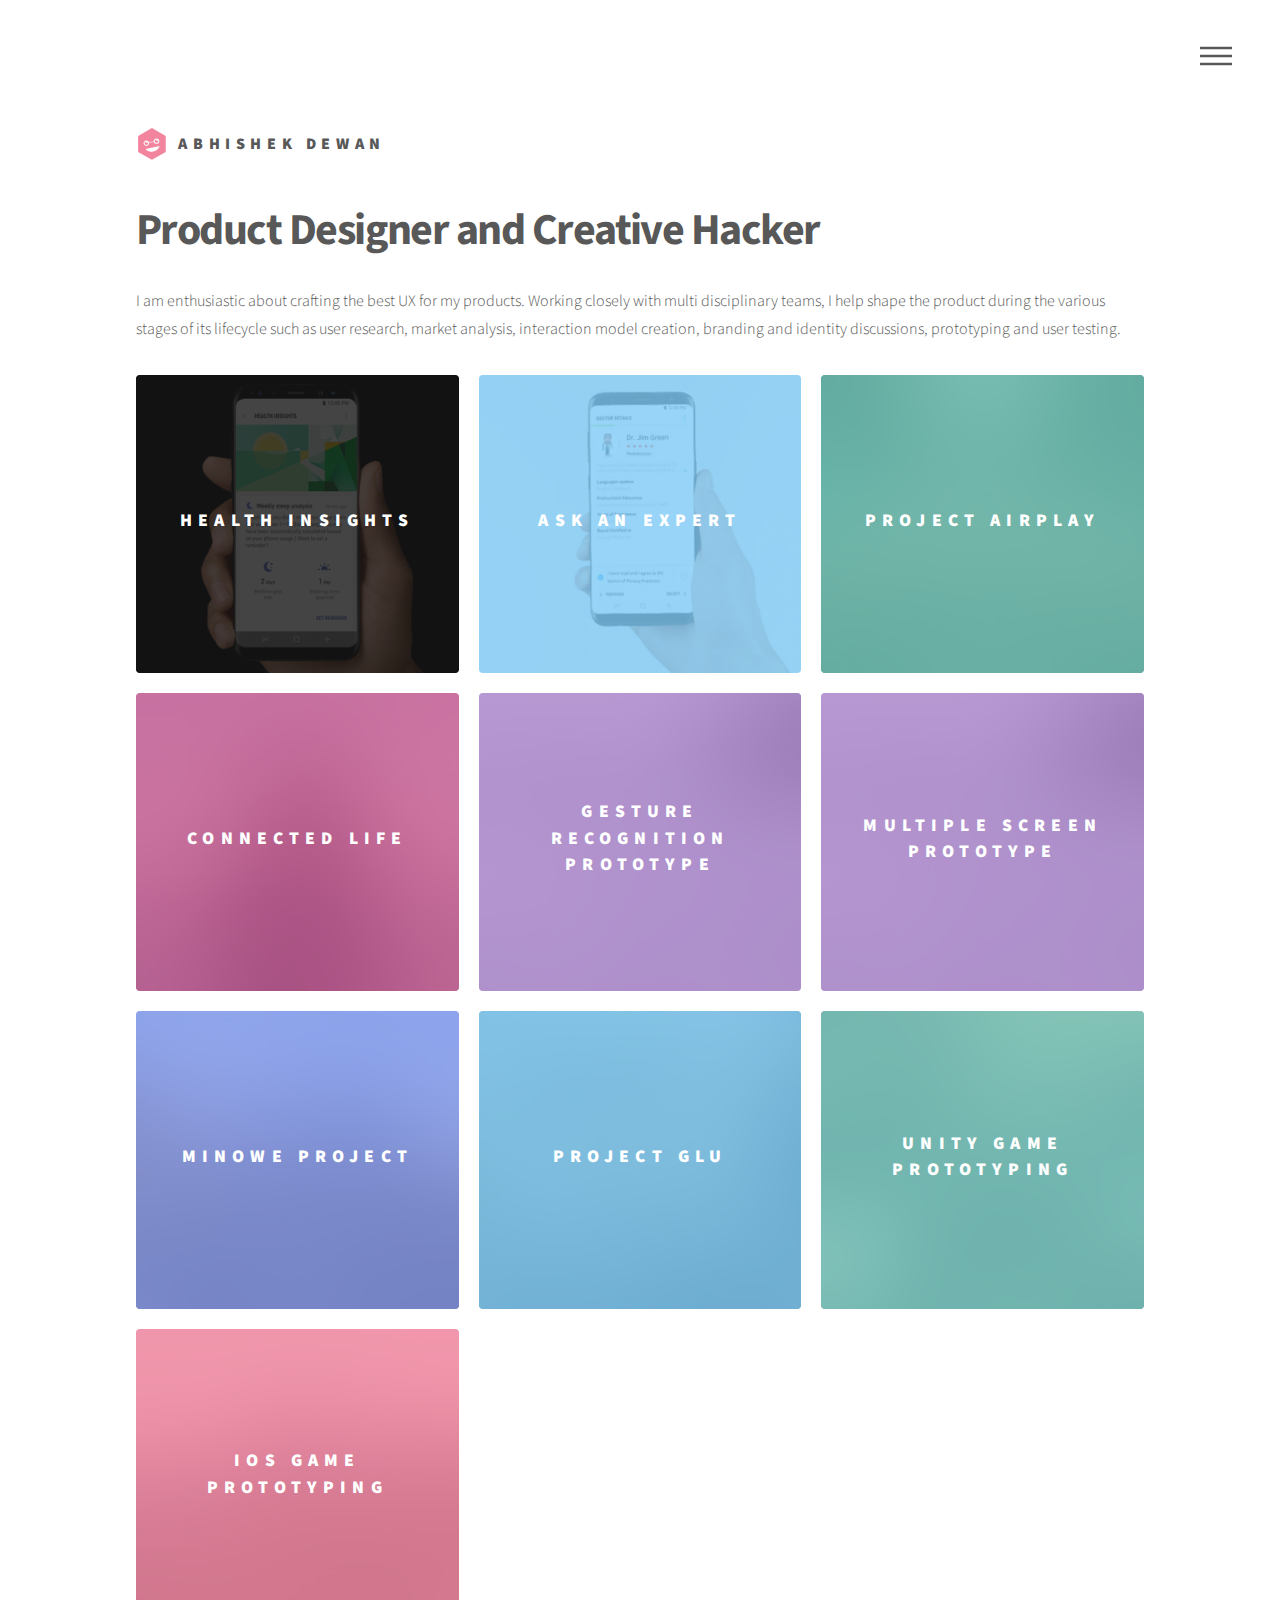
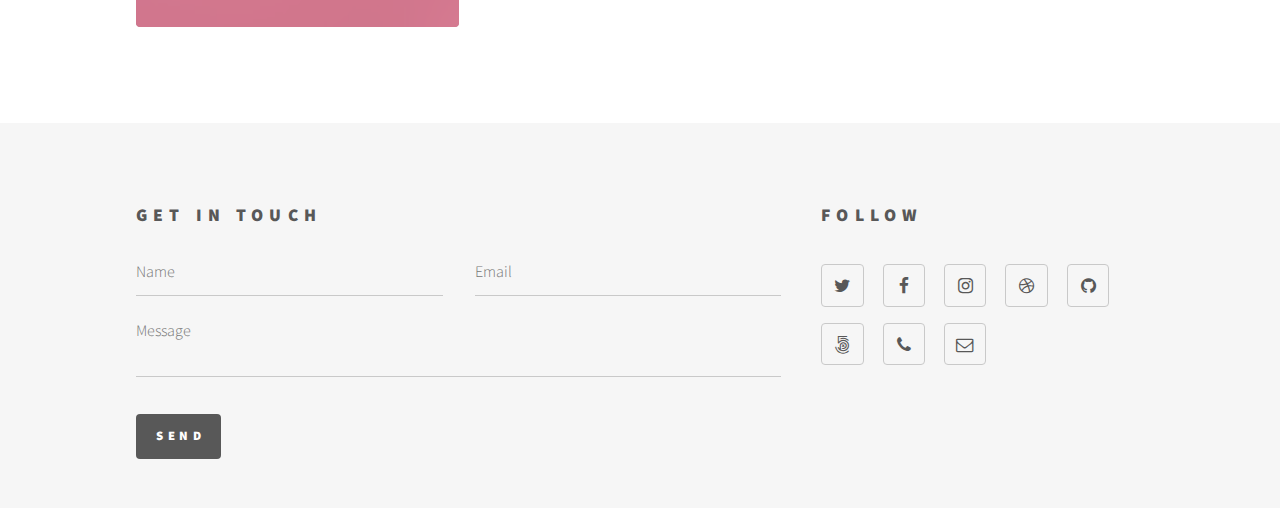
==== commit 54d8ec20: "working on the layout for detail page" ====
--- a/index.html
+++ b/index.html
@@ -62,7 +62,7 @@
 							<section class="tiles">
 								<article class="style7">
 									<span class="image">
-										<img src="images/pic01.jpg" alt="" />
+										<img src="images/pic01.png" alt="" />
 									</span>
 									<a href="src/health_insights.html">
 										<h2>Health Insights</h2>
@@ -87,7 +87,7 @@
 										<img src="images/pic03.jpg" alt="" />
 									</span>
 									<a href="generic.html">
-										<h2>Feugiat</h2>
+										<h2>Project Airplay</h2>
 										<div class="content">
 											<p>Sed nisl arcu euismod sit amet nisi lorem etiam dolor veroeros et feugiat.</p>
 										</div>
@@ -98,7 +98,7 @@
 										<img src="images/pic04.jpg" alt="" />
 									</span>
 									<a href="generic.html">
-										<h2>Tempus</h2>
+										<h2>Connected Life</h2>
 										<div class="content">
 											<p>Sed nisl arcu euismod sit amet nisi lorem etiam dolor veroeros et feugiat.</p>
 										</div>
@@ -109,7 +109,18 @@
 										<img src="images/pic05.jpg" alt="" />
 									</span>
 									<a href="generic.html">
-										<h2>Aliquam</h2>
+										<h2>Gesture Recognition Prototype</h2>
+										<div class="content">
+											<p>Sed nisl arcu euismod sit amet nisi lorem etiam dolor veroeros et feugiat.</p>
+										</div>
+									</a>
+								</article>
+								<article class="style5">
+									<span class="image">
+										<img src="images/pic05.jpg" alt="" />
+									</span>
+									<a href="generic.html">
+										<h2>Multiple Screen Prototype</h2>
 										<div class="content">
 											<p>Sed nisl arcu euismod sit amet nisi lorem etiam dolor veroeros et feugiat.</p>
 										</div>
@@ -120,7 +131,7 @@
 										<img src="images/pic06.jpg" alt="" />
 									</span>
 									<a href="generic.html">
-										<h2>Veroeros</h2>
+										<h2>Minowe Project</h2>
 										<div class="content">
 											<p>Sed nisl arcu euismod sit amet nisi lorem etiam dolor veroeros et feugiat.</p>
 										</div>
@@ -131,7 +142,7 @@
 										<img src="images/pic07.jpg" alt="" />
 									</span>
 									<a href="generic.html">
-										<h2>Ipsum</h2>
+										<h2>Project GLU</h2>
 										<div class="content">
 											<p>Sed nisl arcu euismod sit amet nisi lorem etiam dolor veroeros et feugiat.</p>
 										</div>
@@ -142,7 +153,7 @@
 										<img src="images/pic08.jpg" alt="" />
 									</span>
 									<a href="generic.html">
-										<h2>Dolor</h2>
+										<h2>Unity Game Prototyping</h2>
 										<div class="content">
 											<p>Sed nisl arcu euismod sit amet nisi lorem etiam dolor veroeros et feugiat.</p>
 										</div>
@@ -153,40 +164,7 @@
 										<img src="images/pic09.jpg" alt="" />
 									</span>
 									<a href="generic.html">
-										<h2>Nullam</h2>
-										<div class="content">
-											<p>Sed nisl arcu euismod sit amet nisi lorem etiam dolor veroeros et feugiat.</p>
-										</div>
-									</a>
-								</article>
-								<article class="style5">
-									<span class="image">
-										<img src="images/pic10.jpg" alt="" />
-									</span>
-									<a href="generic.html">
-										<h2>Ultricies</h2>
-										<div class="content">
-											<p>Sed nisl arcu euismod sit amet nisi lorem etiam dolor veroeros et feugiat.</p>
-										</div>
-									</a>
-								</article>
-								<article class="style6">
-									<span class="image">
-										<img src="images/pic11.jpg" alt="" />
-									</span>
-									<a href="generic.html">
-										<h2>Dictum</h2>
-										<div class="content">
-											<p>Sed nisl arcu euismod sit amet nisi lorem etiam dolor veroeros et feugiat.</p>
-										</div>
-									</a>
-								</article>
-								<article class="style4">
-									<span class="image">
-										<img src="images/pic12.jpg" alt="" />
-									</span>
-									<a href="generic.html">
-										<h2>Pretium</h2>
+										<h2>iOS Game Prototyping</h2>
 										<div class="content">
 											<p>Sed nisl arcu euismod sit amet nisi lorem etiam dolor veroeros et feugiat.</p>
 										</div>
--- a/assets/css/main.css
+++ b/assets/css/main.css
@@ -3370,79 +3370,17 @@
 
 		}
 
-
-/*Skill Tree Custom*/
-svg{
-	padding-left:100px;
-	width: 100%;
-	margin: 0 auto;
+/* Custom CSS */
+
+.reduced-bottom-margin{
+	margin-bottom: 1.4em;
 }
 
-rect {
-  fill: none;
-  pointer-events: all;
+.detail-page-section{
+	background-color: #585858;
+	color: white;
+	border-radius: 10px;
+	padding: 1em;
+	height: 350px;
+	margin: 0 0 2em 0;
 }
-
-pre {
-  font-size: 18px;
-}
-
-line {
-  stroke: #000;
-  stroke-width: 1.5px;
-}
-
-.string, .regexp {
-  color: #f39;
-}
-
-.keyword {
-  color: #00c;
-}
-
-.comment {
-  color: #777;
-  font-style: oblique;
-}
-
-.number {
-  color: #369;
-}
-
-.class, .special {
-  color: #1181B8;
-}
-
-a:link, a:visited {
-  color: steelblue;
-  text-decoration: none;
-}
-
-a:hover {
-  color: #666;
-}
-
-.hint {
-  position: absolute;
-  right: 0;
-  /*width: 1280px;*/
-  font-size: 12px;
-  color: #999;
-}
-
-.node circle {
-  cursor: pointer;
-  fill: #fff;
-  stroke: steelblue;
-  stroke-width: 1.5px;
-}
-
-.node text {
-  font-size: 12px;
-}
-
-path.link {
-  fill: none;
-  stroke: #ccc;
-  stroke-width: 1.5px;
-}
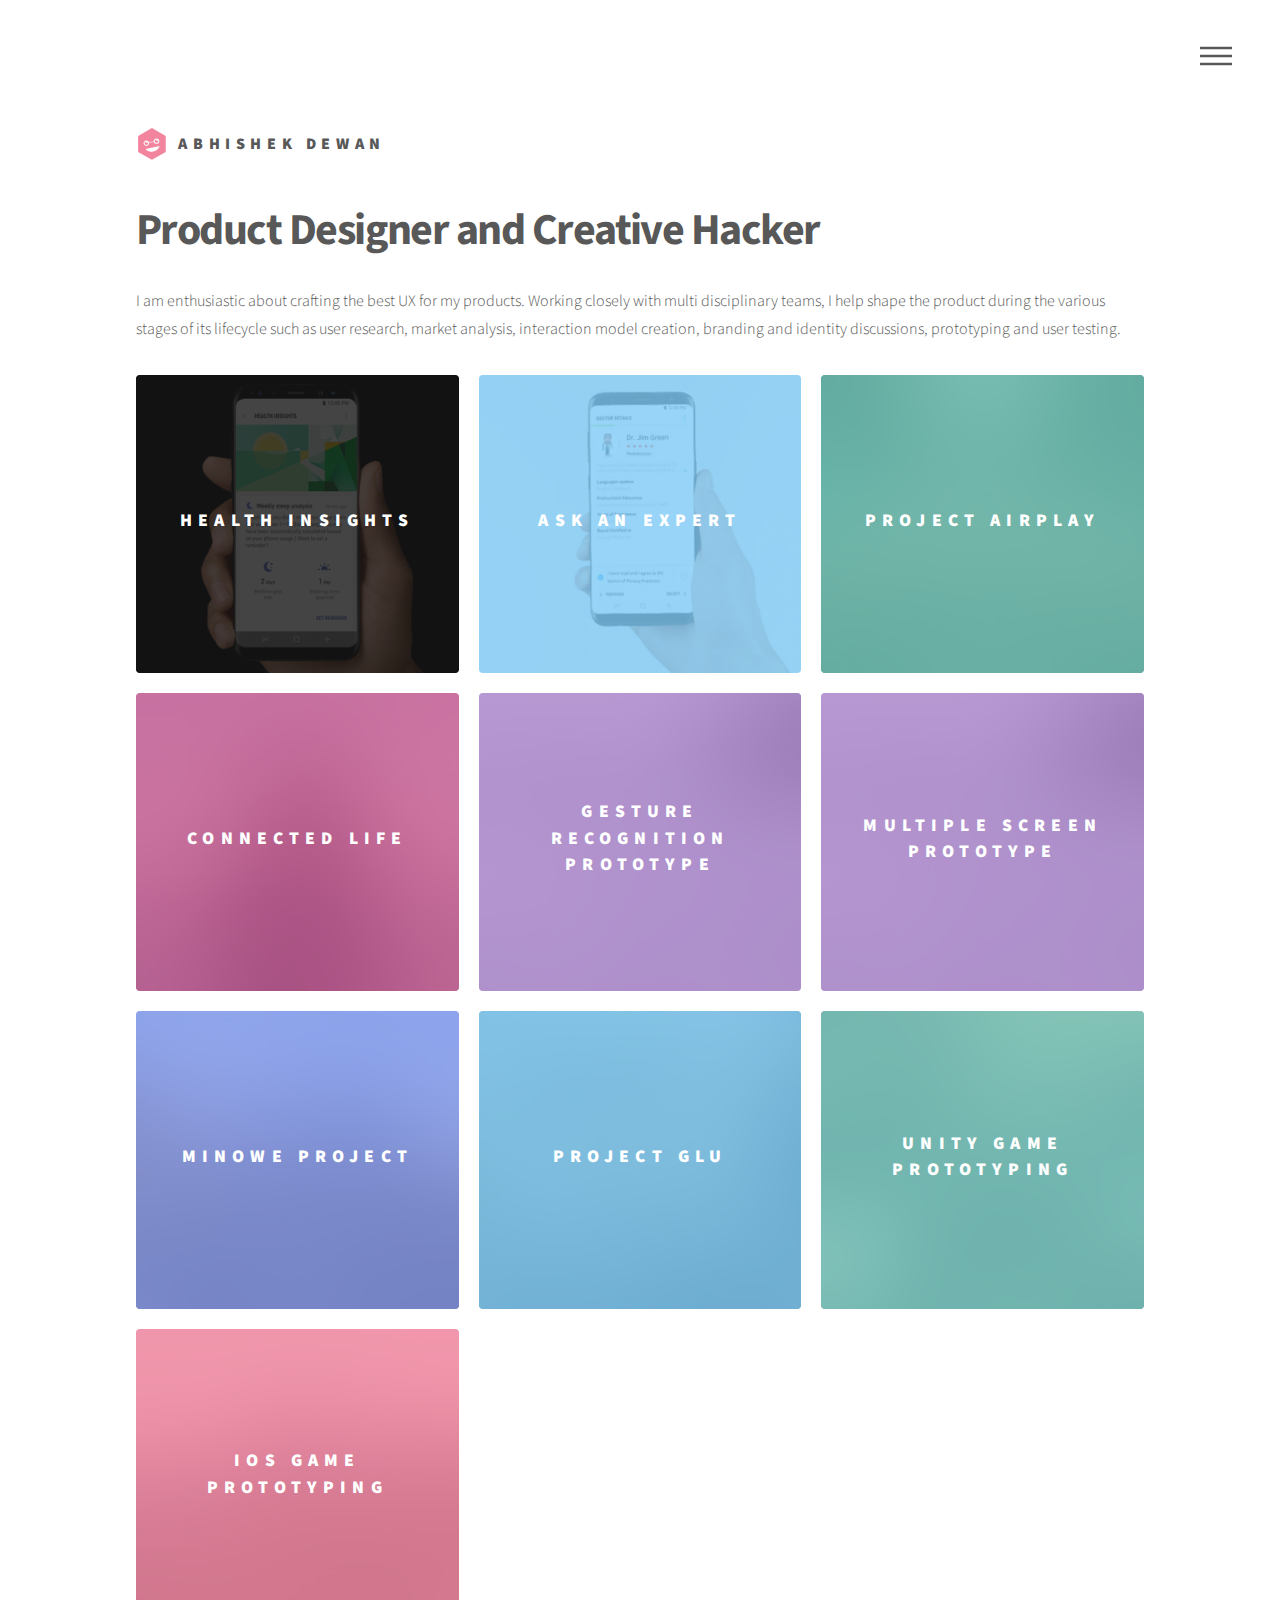
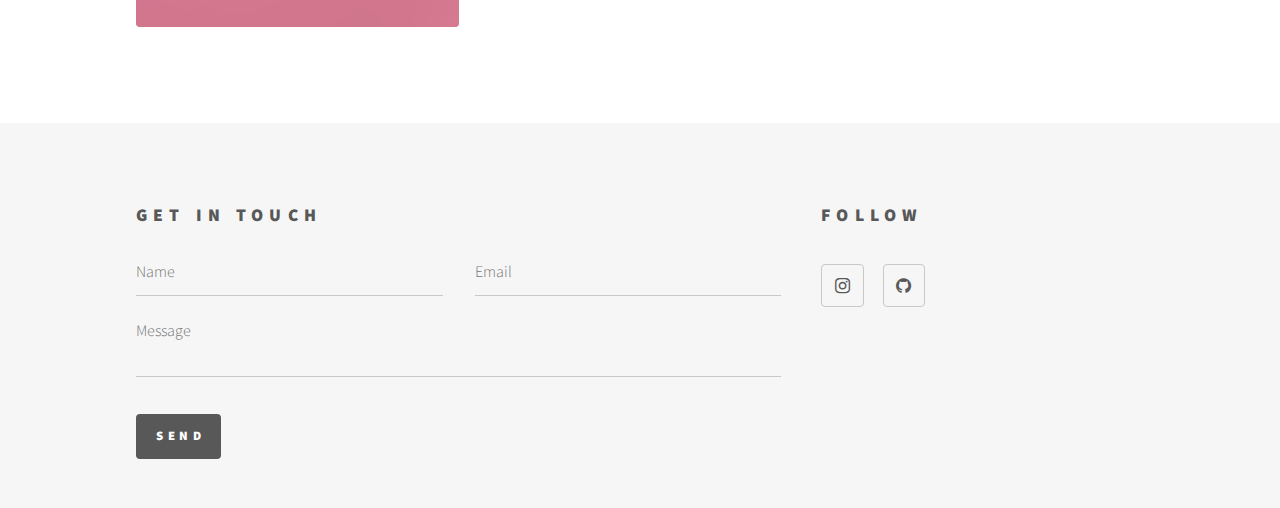
==== commit 9d654a21: "fixed social icons" ====
--- a/index.html
+++ b/index.html
@@ -64,7 +64,7 @@
 									<span class="image">
 										<img src="images/pic01.png" alt="" />
 									</span>
-									<a href="src/health_insights.html">
+									<a href="src/health_insight.html">
 										<h2>Health Insights</h2>
 										<div class="content">
 											<p>Intelligent data analysis based cards for Samsung Health users based on their health related data.</p>
@@ -197,14 +197,8 @@
 							<section>
 								<h2>Follow</h2>
 								<ul class="icons">
-									<li><a href="#" class="icon style2 fa-twitter"><span class="label">Twitter</span></a></li>
-									<li><a href="#" class="icon style2 fa-facebook"><span class="label">Facebook</span></a></li>
-									<li><a href="#" class="icon style2 fa-instagram"><span class="label">Instagram</span></a></li>
-									<li><a href="#" class="icon style2 fa-dribbble"><span class="label">Dribbble</span></a></li>
-									<li><a href="#" class="icon style2 fa-github"><span class="label">GitHub</span></a></li>
-									<li><a href="#" class="icon style2 fa-500px"><span class="label">500px</span></a></li>
-									<li><a href="#" class="icon style2 fa-phone"><span class="label">Phone</span></a></li>
-									<li><a href="#" class="icon style2 fa-envelope-o"><span class="label">Email</span></a></li>
+									<li><a href="https://www.instagram.com/dewan_abhishek_101/?hl=en" class="icon style2 fa-instagram"><span class="label">Instagram</span></a></li>
+									<li><a href="https://github.com/abhishekdewan101" class="icon style2 fa-github"><span class="label">GitHub</span></a></li>
 								</ul>
 							</section>
 						</div>
--- a/assets/css/main.css
+++ b/assets/css/main.css
@@ -3376,11 +3376,90 @@
 	margin-bottom: 1.4em;
 }
 
-.detail-page-section{
-	background-color: #585858;
-	color: white;
+.detail-page-section1{
+	color: #585858;
 	border-radius: 10px;
+	border: 2px solid #7ECAF6;
 	padding: 1em;
-	height: 350px;
+	/*height: 350px;*/
 	margin: 0 0 2em 0;
 }
+
+.detail-page-section2{
+	color: #585858;
+	border-radius: 10px;
+	border: 2px solid #7BD0C1;
+	padding: 1em;
+	/*height: 350px;*/
+	margin: 0 0 2em 0;
+}
+
+.detail-page-section3{
+	color: #585858;
+	border-radius: 10px;
+	border: 2px solid #8499E7;
+	padding: 1em;
+	/*height: 350px;*/
+	margin: 0 0 2em 0;
+}
+
+.detail-page-section4{
+	color: #585858;
+	border-radius: 10px;
+	border: 2px solid #AE85CA;
+	padding: 1em;
+	/*height: 350px;*/
+	margin: 0 0 2em 0;
+}
+
+.detail-page-section5{
+	color: #585858;
+	border-radius: 10px;
+	border: 2px solid #F2849E;
+	padding: 1em;
+	/*height: 350px;*/
+	margin: 0 0 2em 0;
+}
+.detail-page-section1 h3{
+	color:#7ECAF6;
+	margin-bottom:0.5em
+}
+.detail-page-section2 h3{
+	color:#7BD0C1;
+	margin-bottom:0.5em
+}
+.detail-page-section3 h3{
+	color:#8499E7;
+	margin-bottom:0.5em
+}
+.detail-page-section4 h3{
+	color:#AE85CA;
+	margin-bottom:0.5em
+}
+.detail-page-section5 h3{
+	color:#F2849E;
+	margin-bottom:0.5em
+}
+
+.detail-page-section1 p{
+	margin-bottom:0.5em
+}
+.detail-page-section2 p{
+	margin-bottom:0.5em
+}
+.detail-page-section3 p{
+	margin-bottom:0.5em
+}
+.detail-page-section4 p{
+	margin-bottom:0.5em
+}
+.detail-page-section5 p{
+	margin-bottom:0.5em
+}
+.image-caption{
+	text-align:center;
+	padding-top: 1em;
+	padding-bottom: 1em;
+	font-size: 0.8em;
+	font-weight:600;
+}
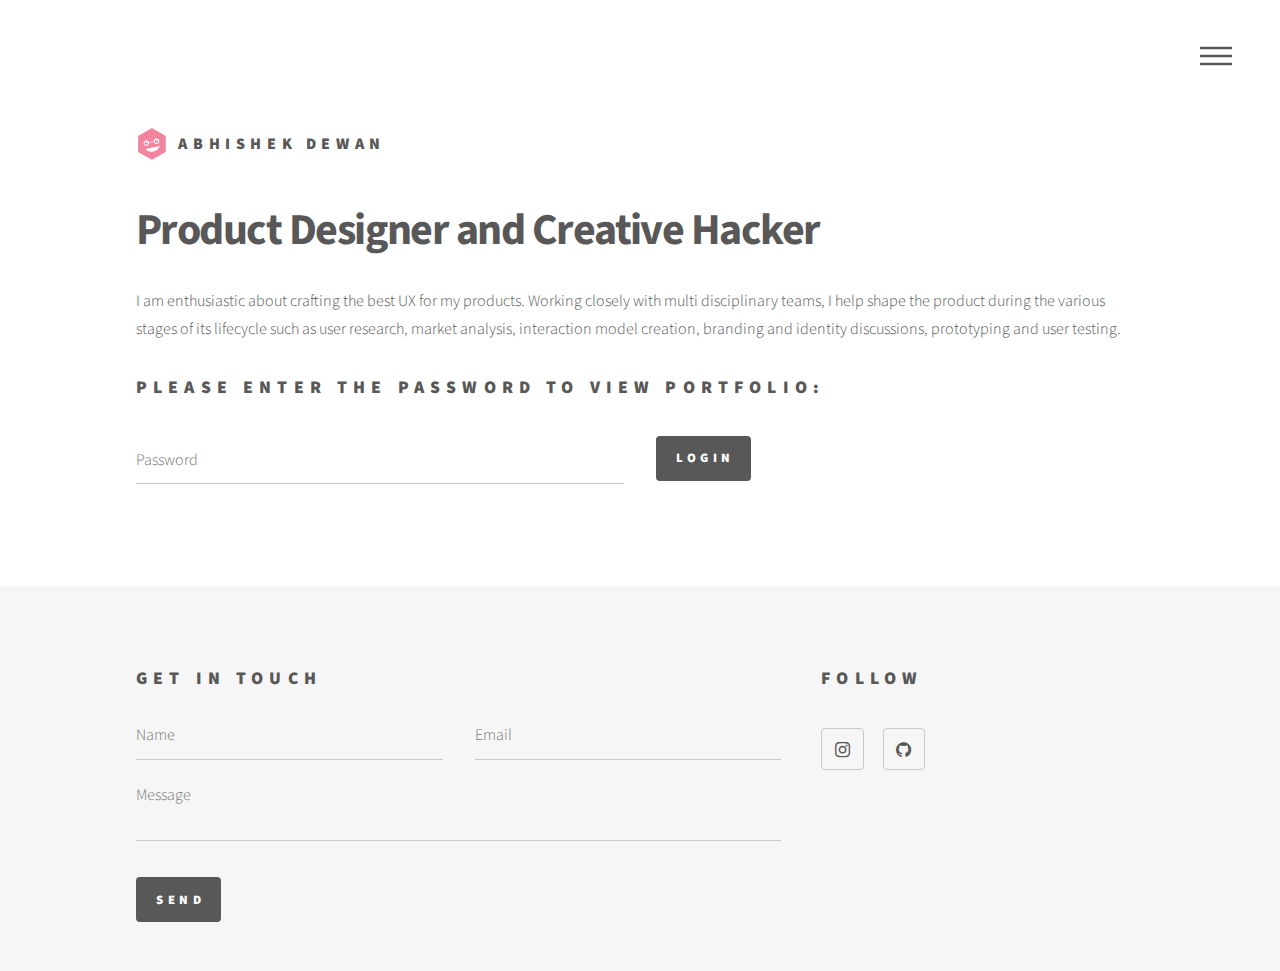
==== commit e6c801dd: "Created a webpage with password" ====
--- a/index.html
+++ b/index.html
@@ -59,117 +59,21 @@
 									lifecycle such as user research, market analysis, interaction model creation, branding and identity discussions, prototyping
 									and user testing.</p>
 							</header>
-							<section class="tiles">
-								<article class="style7">
-									<span class="image">
-										<img src="images/pic01.png" alt="" />
-									</span>
-									<a href="src/health_insight.html">
-										<h2>Health Insights</h2>
-										<div class="content">
-											<p>Intelligent data analysis based cards for Samsung Health users based on their health related data.</p>
+
+							<section>
+									<h2>Please enter the password to view portfolio:</h2>
+									<div class="row uniform">
+										<div class="6u">
+											<input type="password" name="password" id="password" placeholder="Password" />
 										</div>
-									</a>
-								</article>
-								<article class="style2">
-									<span class="image">
-										<img src="images/expert.png" alt="" />
-									</span>
-									<a href="../src/experts.html">
-										<h2>Ask an Expert</h2>
-										<div class="content">
-											<p>Ask medical experts about your conditions right from Samsung Health through audio or video conferencing.</p>
+										<div class="2u">
+											<a href="#" id="login" class="button special">Login</a>
 										</div>
-									</a>
-								</article>
-								<article class="style3">
-									<span class="image">
-										<img src="images/pic03.jpg" alt="" />
-									</span>
-									<a href="generic.html">
-										<h2>Project Airplay</h2>
-										<div class="content">
-											<p>Sed nisl arcu euismod sit amet nisi lorem etiam dolor veroeros et feugiat.</p>
+										<div class="4u">
+											<h4 id="wrongPassword" style="color:red;visibility:hidden">Wrong Password Entered</h4>
 										</div>
-									</a>
-								</article>
-								<article class="style4">
-									<span class="image">
-										<img src="images/pic04.jpg" alt="" />
-									</span>
-									<a href="generic.html">
-										<h2>Connected Life</h2>
-										<div class="content">
-											<p>Sed nisl arcu euismod sit amet nisi lorem etiam dolor veroeros et feugiat.</p>
-										</div>
-									</a>
-								</article>
-								<article class="style5">
-									<span class="image">
-										<img src="images/pic05.jpg" alt="" />
-									</span>
-									<a href="generic.html">
-										<h2>Gesture Recognition Prototype</h2>
-										<div class="content">
-											<p>Sed nisl arcu euismod sit amet nisi lorem etiam dolor veroeros et feugiat.</p>
-										</div>
-									</a>
-								</article>
-								<article class="style5">
-									<span class="image">
-										<img src="images/pic05.jpg" alt="" />
-									</span>
-									<a href="generic.html">
-										<h2>Multiple Screen Prototype</h2>
-										<div class="content">
-											<p>Sed nisl arcu euismod sit amet nisi lorem etiam dolor veroeros et feugiat.</p>
-										</div>
-									</a>
-								</article>
-								<article class="style6">
-									<span class="image">
-										<img src="images/pic06.jpg" alt="" />
-									</span>
-									<a href="generic.html">
-										<h2>Minowe Project</h2>
-										<div class="content">
-											<p>Sed nisl arcu euismod sit amet nisi lorem etiam dolor veroeros et feugiat.</p>
-										</div>
-									</a>
-								</article>
-								<article class="style2">
-									<span class="image">
-										<img src="images/pic07.jpg" alt="" />
-									</span>
-									<a href="generic.html">
-										<h2>Project GLU</h2>
-										<div class="content">
-											<p>Sed nisl arcu euismod sit amet nisi lorem etiam dolor veroeros et feugiat.</p>
-										</div>
-									</a>
-								</article>
-								<article class="style3">
-									<span class="image">
-										<img src="images/pic08.jpg" alt="" />
-									</span>
-									<a href="generic.html">
-										<h2>Unity Game Prototyping</h2>
-										<div class="content">
-											<p>Sed nisl arcu euismod sit amet nisi lorem etiam dolor veroeros et feugiat.</p>
-										</div>
-									</a>
-								</article>
-								<article class="style1">
-									<span class="image">
-										<img src="images/pic09.jpg" alt="" />
-									</span>
-									<a href="generic.html">
-										<h2>iOS Game Prototyping</h2>
-										<div class="content">
-											<p>Sed nisl arcu euismod sit amet nisi lorem etiam dolor veroeros et feugiat.</p>
-										</div>
-									</a>
-								</article>
+									</div>
+
 							</section>
 						</div>
 					</div>
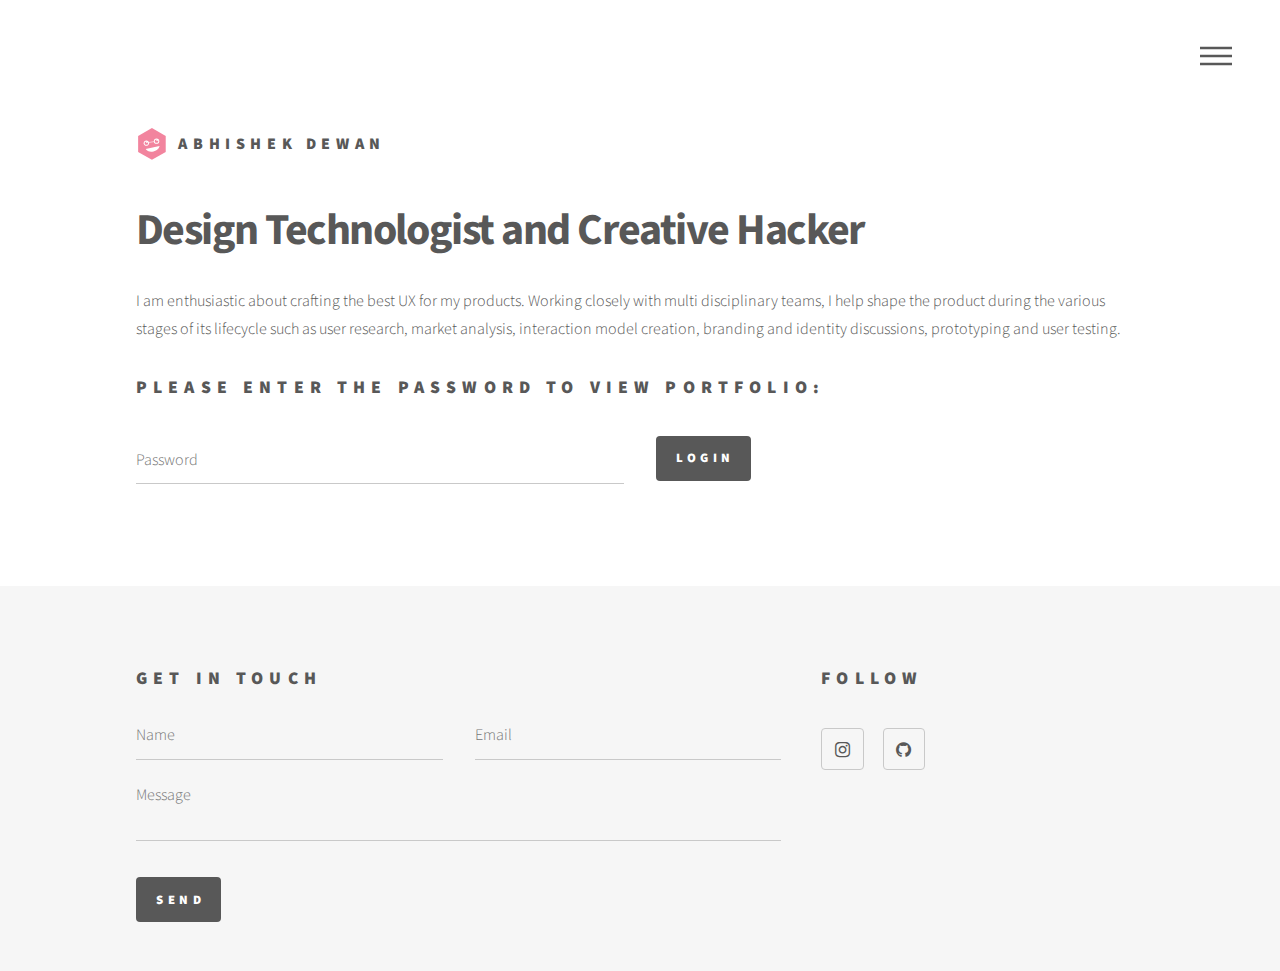
==== commit e33ba5fb: "Updated the title of the website" ====
--- a/index.html
+++ b/index.html
@@ -53,7 +53,7 @@
 					<div id="main">
 						<div class="inner">
 							<header>
-								<h1><!--[-->Product Designer and Creative Hacker<!--]--><br /></h1>
+								<h1><!--[-->Design Technologist and Creative Hacker<!--]--><br /></h1>
 								<p>I am enthusiastic about crafting the best UX for my products.
 									Working closely with multi disciplinary teams, I help shape the product during the various stages of its
 									lifecycle such as user research, market analysis, interaction model creation, branding and identity discussions, prototyping
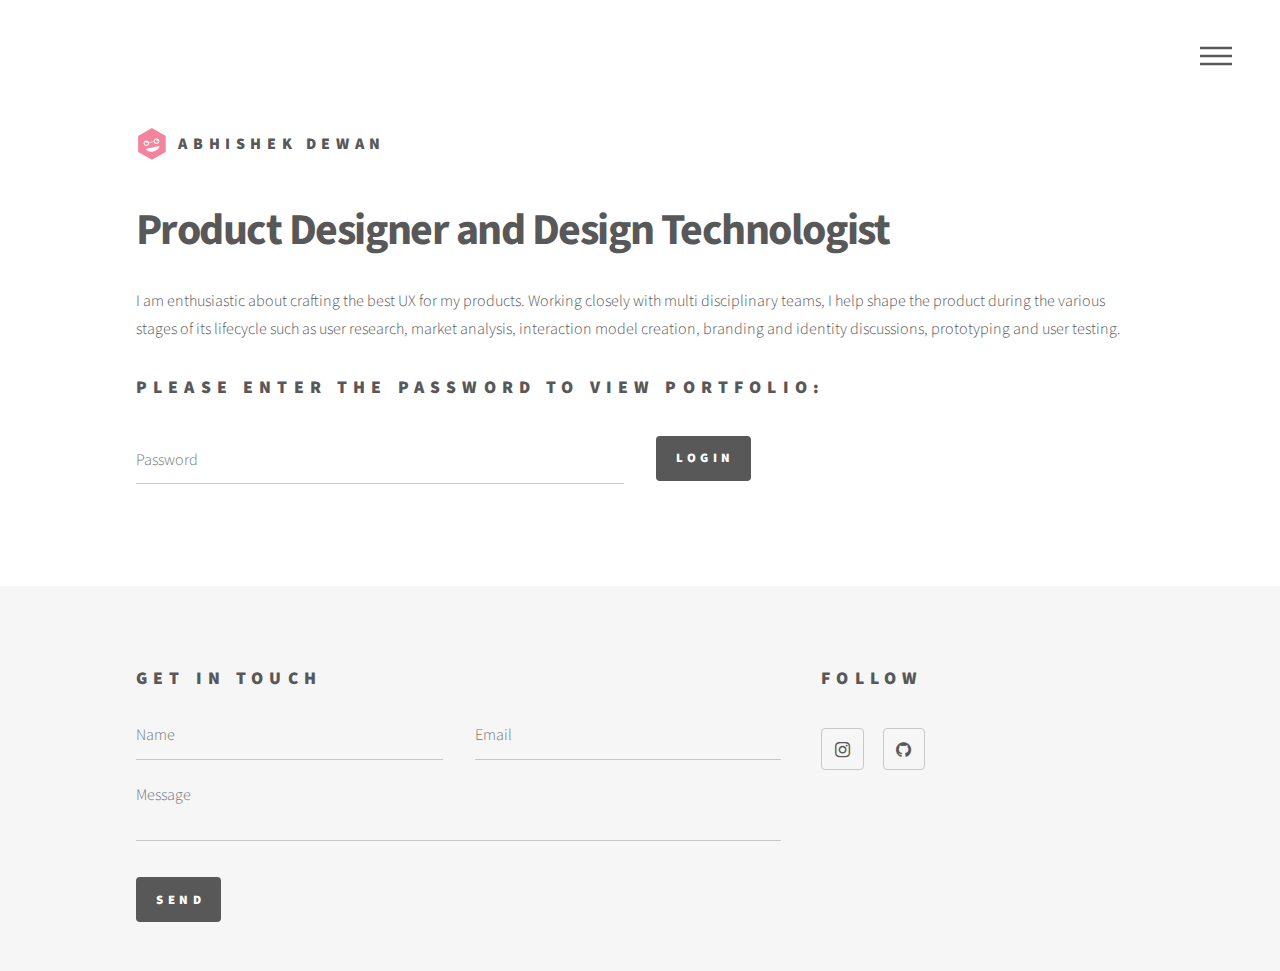
==== commit 1f44fdbd: "Rewroking the title" ====
--- a/index.html
+++ b/index.html
@@ -53,7 +53,7 @@
 					<div id="main">
 						<div class="inner">
 							<header>
-								<h1><!--[-->Design Technologist and Creative Hacker<!--]--><br /></h1>
+								<h1><!--[-->Product Designer and Design Technologist<!--]--><br /></h1>
 								<p>I am enthusiastic about crafting the best UX for my products.
 									Working closely with multi disciplinary teams, I help shape the product during the various stages of its
 									lifecycle such as user research, market analysis, interaction model creation, branding and identity discussions, prototyping
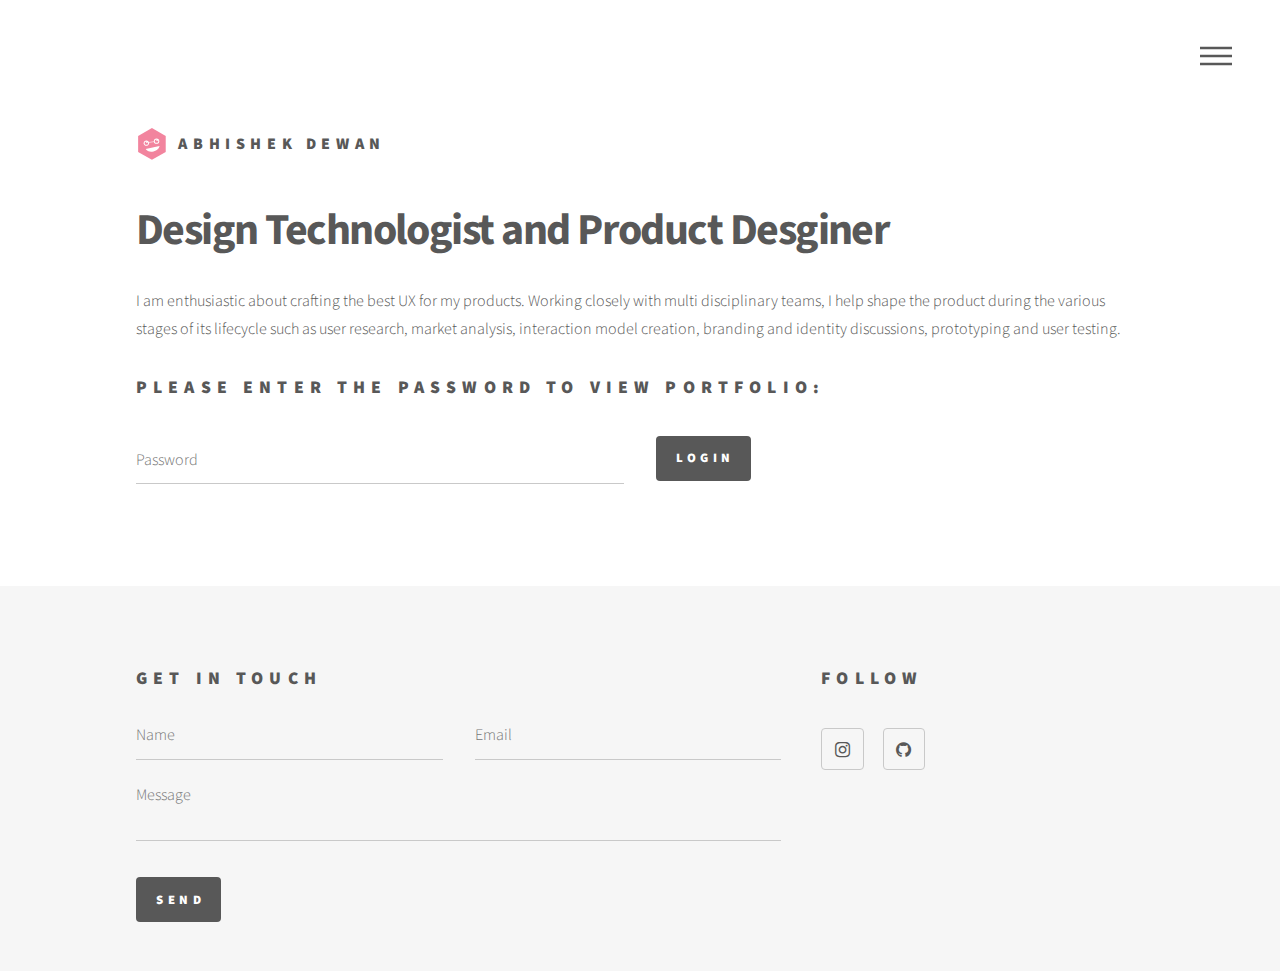
==== commit e2c71245: "Rewroking the title" ====
--- a/index.html
+++ b/index.html
@@ -53,7 +53,7 @@
 					<div id="main">
 						<div class="inner">
 							<header>
-								<h1><!--[-->Product Designer and Design Technologist<!--]--><br /></h1>
+								<h1><!--[-->Design Technologist and Product Desginer<!--]--><br /></h1>
 								<p>I am enthusiastic about crafting the best UX for my products.
 									Working closely with multi disciplinary teams, I help shape the product during the various stages of its
 									lifecycle such as user research, market analysis, interaction model creation, branding and identity discussions, prototyping
